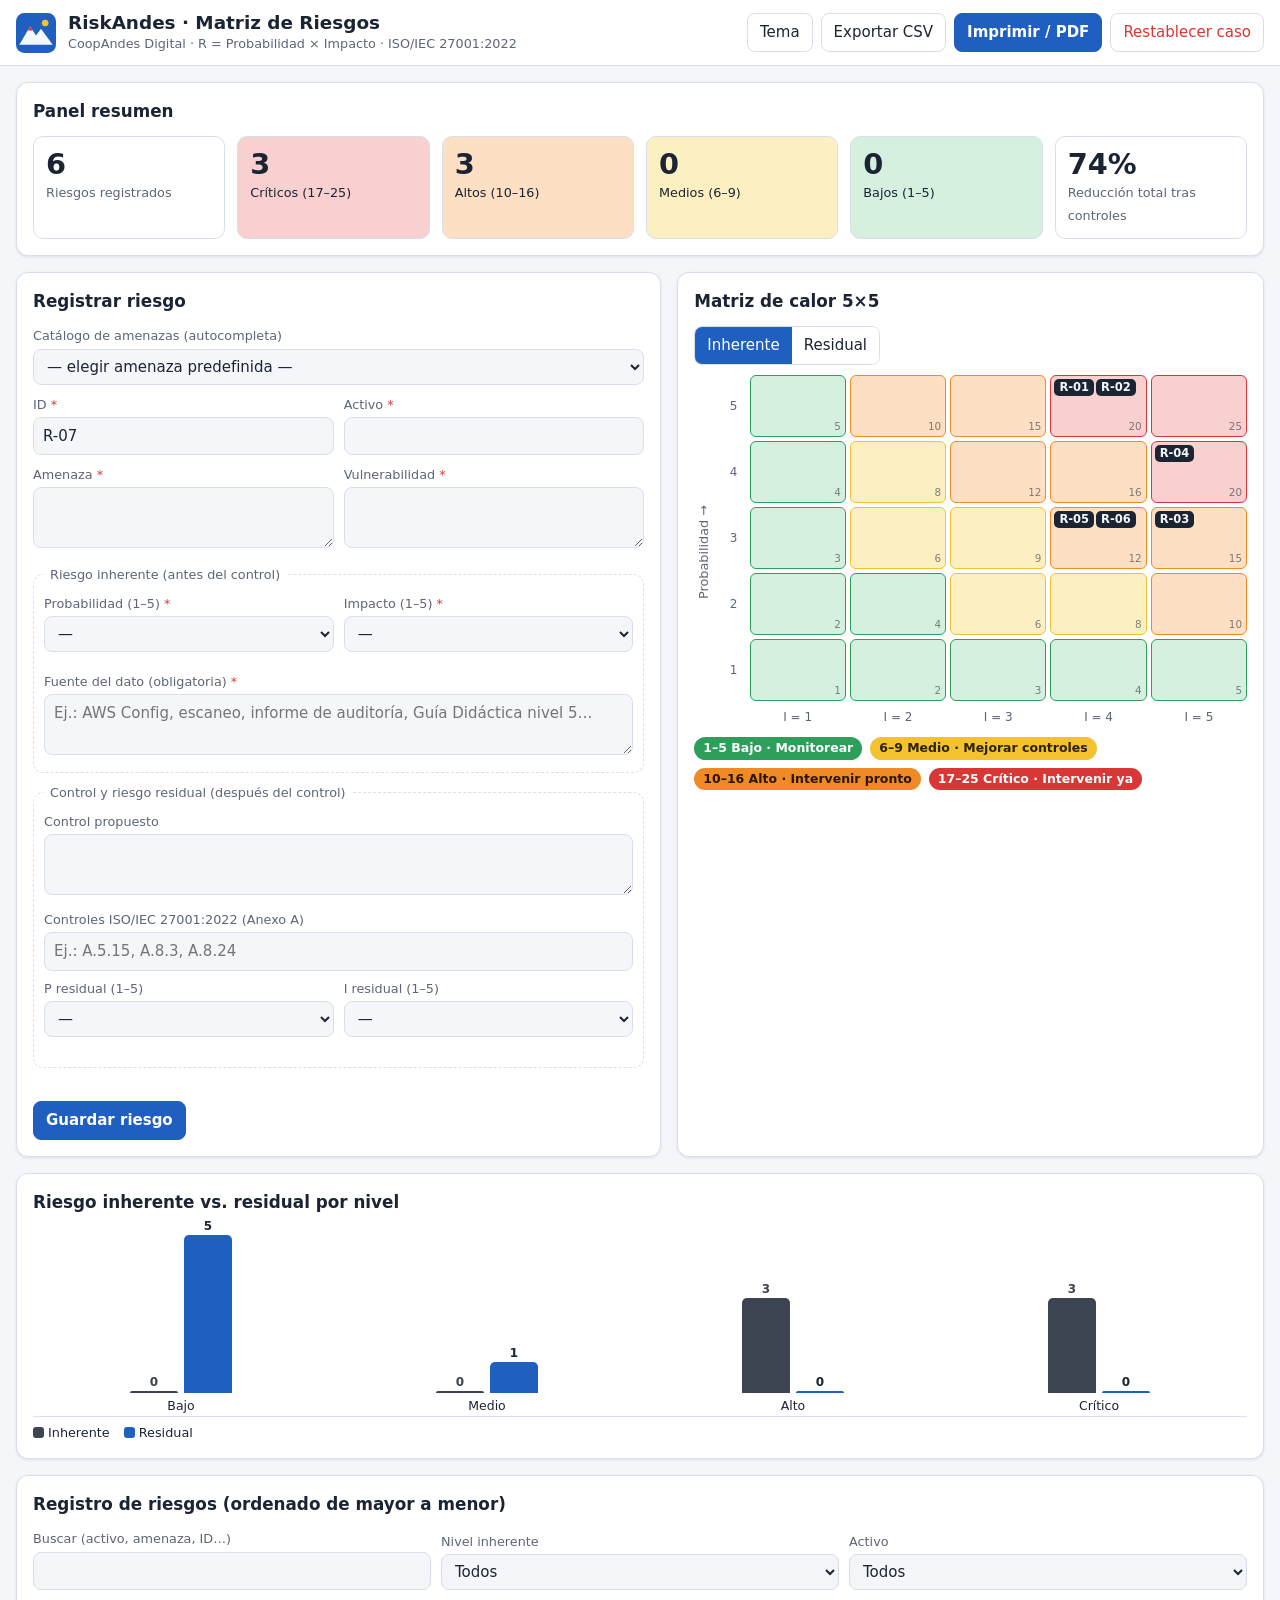
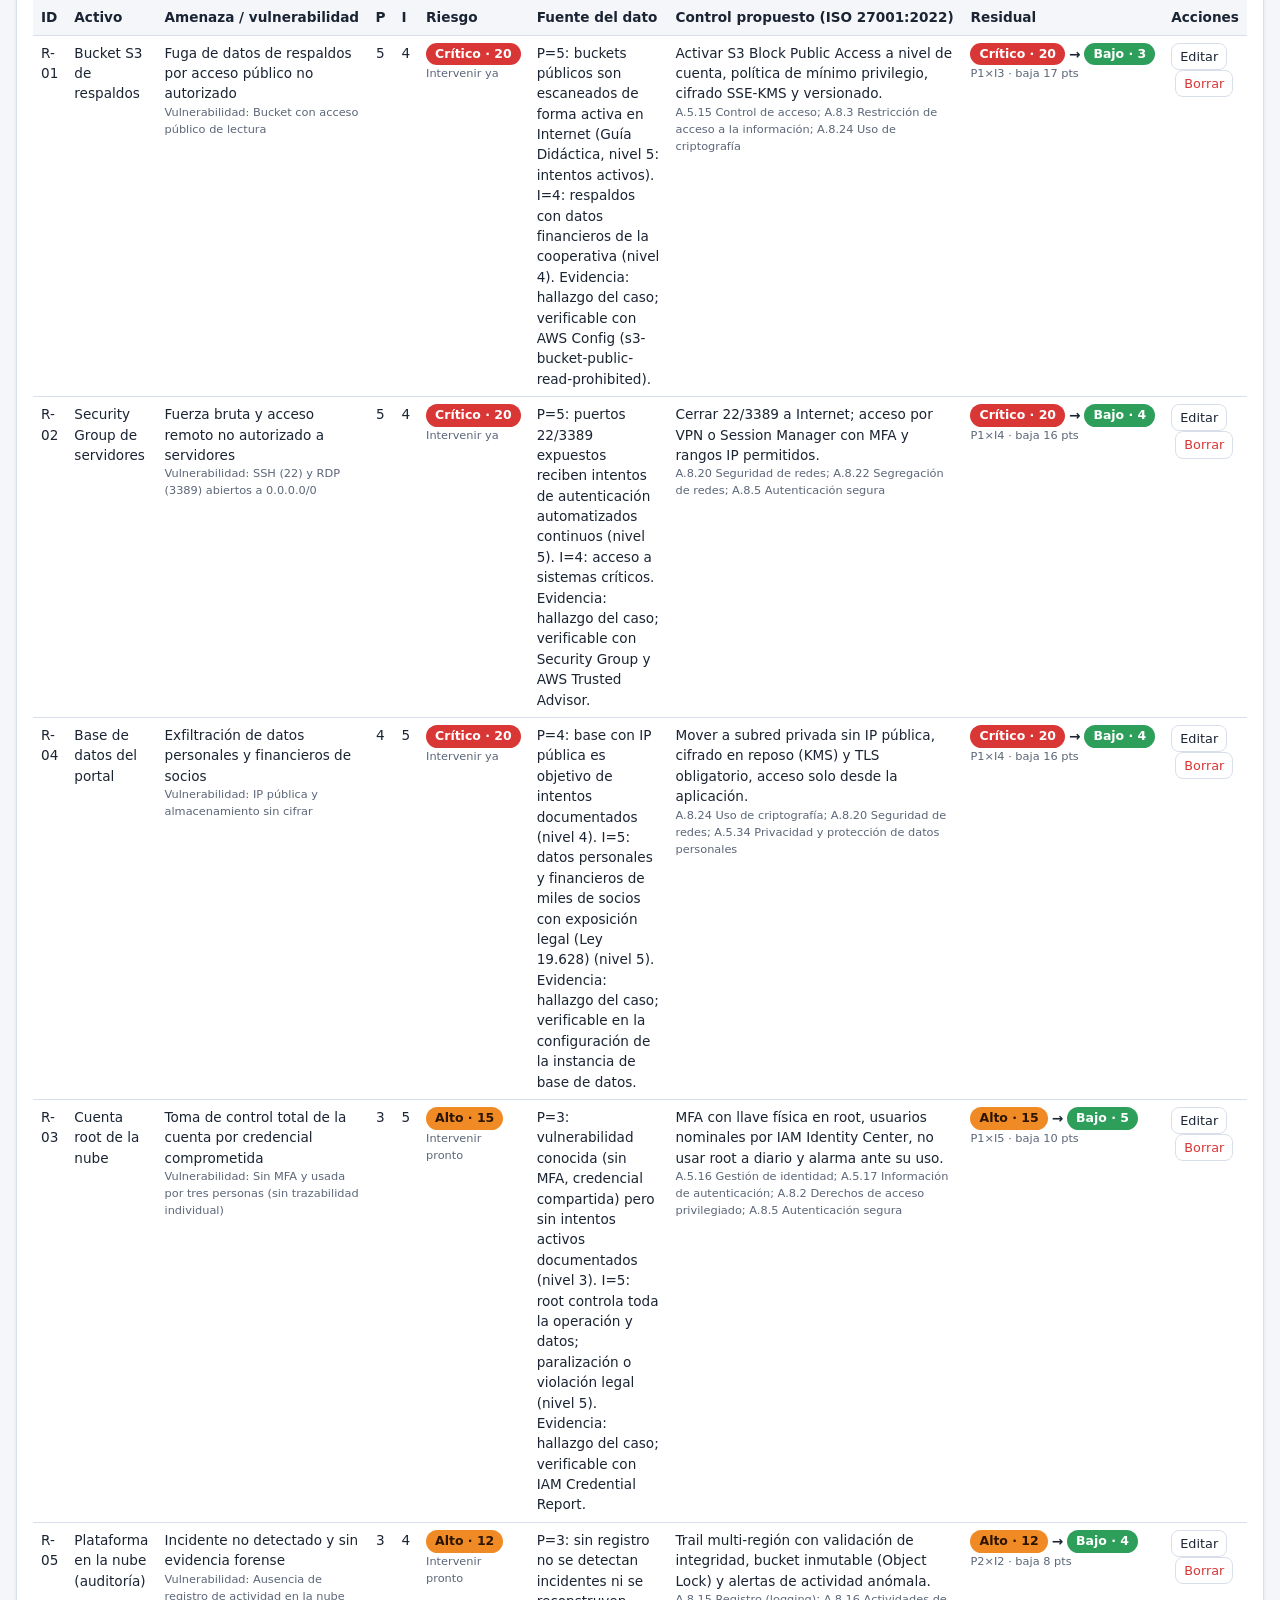
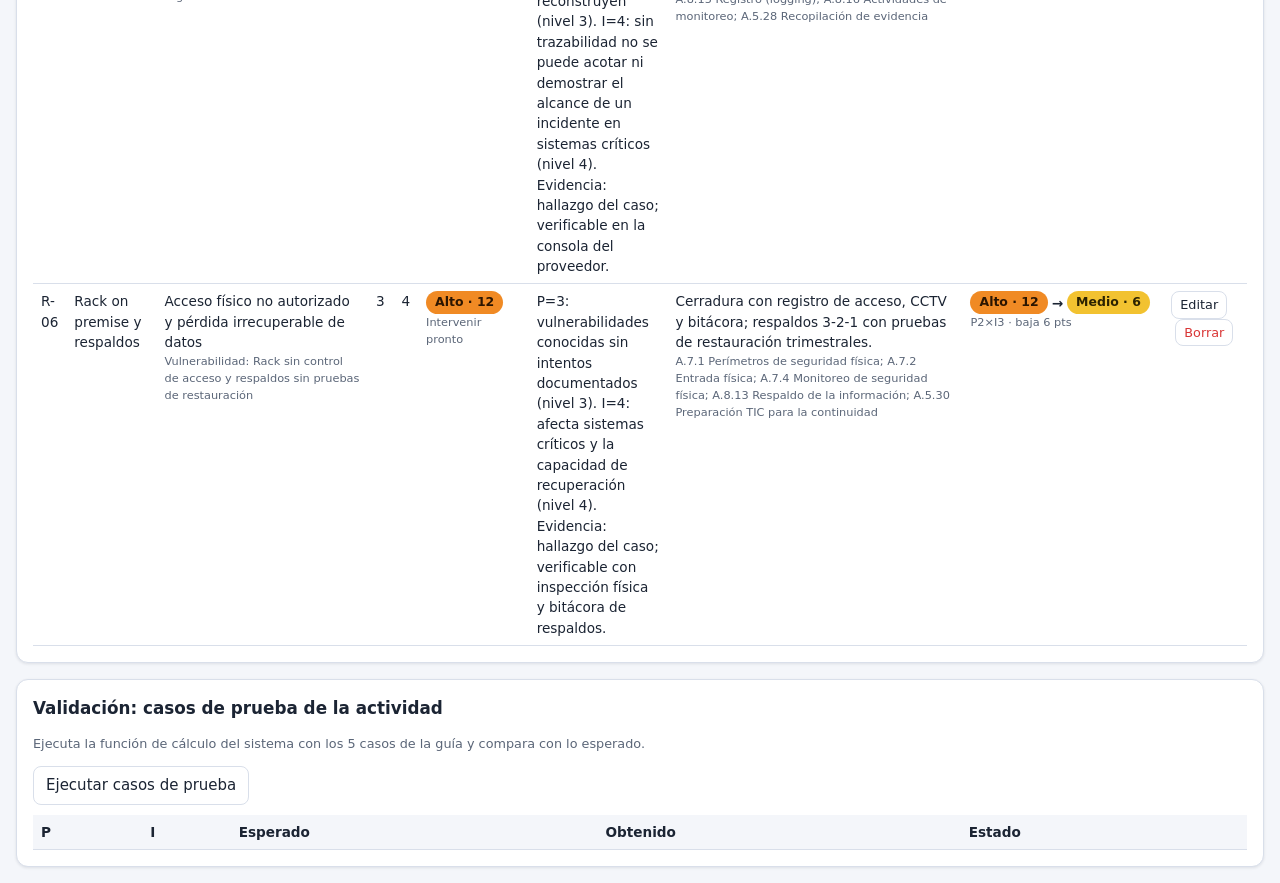
==== index.html @ ba1c75dc "Sistema matriz de riesgo v1" ====
<!DOCTYPE html>
<html lang="es">
<head>
<meta charset="utf-8">
<meta name="viewport" content="width=device-width, initial-scale=1">
<title>RiskAndes · Matriz de Riesgos CoopAndes Digital</title>
<meta name="description" content="Matriz de riesgos de ciberseguridad (R = P × I) para CoopAndes Digital, con mapa de calor, riesgo residual y controles ISO/IEC 27001:2022.">
<style>
:root{
  --bg:#f4f6fa; --panel:#ffffff; --text:#1b2433; --muted:#5b6678; --line:#d9dfea;
  --brand:#1f5fbf; --brand-ink:#ffffff; --focus:#1f5fbf;
  --bajo:#2e9e5b;   --bajo-soft:#d6f0e0;   --bajo-ink:#ffffff;
  --medio:#f2c230;  --medio-soft:#fcf0c2;  --medio-ink:#2b2200;
  --alto:#f08a24;   --alto-soft:#fde0c4;   --alto-ink:#2b1500;
  --critico:#d93636;--critico-soft:#f9d0d0;--critico-ink:#ffffff;
  --shadow:0 1px 3px rgba(20,30,50,.10);
}
:root[data-theme="dark"]{
  --bg:#0f1521; --panel:#182032; --text:#e6ebf5; --muted:#9aa6bd; --line:#2b3650;
  --brand:#5b9bff; --brand-ink:#08142b; --focus:#8bb8ff;
  --bajo:#3fb878;   --bajo-soft:#173a2a;   --bajo-ink:#06190f;
  --medio:#e9bd2c;  --medio-soft:#3c3412;  --medio-ink:#241c00;
  --alto:#f29a45;   --alto-soft:#42280f;   --alto-ink:#2a1500;
  --critico:#ef5a5a;--critico-soft:#4a1b1b;--critico-ink:#2a0707;
  --shadow:none;
}
@media (prefers-color-scheme: dark){
  :root:not([data-theme="light"]){
    --bg:#0f1521; --panel:#182032; --text:#e6ebf5; --muted:#9aa6bd; --line:#2b3650;
    --brand:#5b9bff; --brand-ink:#08142b; --focus:#8bb8ff;
    --bajo:#3fb878;   --bajo-soft:#173a2a;   --bajo-ink:#06190f;
    --medio:#e9bd2c;  --medio-soft:#3c3412;  --medio-ink:#241c00;
    --alto:#f29a45;   --alto-soft:#42280f;   --alto-ink:#2a1500;
    --critico:#ef5a5a;--critico-soft:#4a1b1b;--critico-ink:#2a0707;
    --shadow:none;
  }
}
*{box-sizing:border-box}
html{color-scheme:light dark}
body{margin:0;background:var(--bg);color:var(--text);font:15px/1.5 system-ui,-apple-system,"Segoe UI",Roboto,sans-serif}
a{color:var(--brand)}
:focus-visible{outline:3px solid var(--focus);outline-offset:2px}
header.top{background:var(--panel);border-bottom:1px solid var(--line);padding:12px 16px;display:flex;flex-wrap:wrap;gap:12px;align-items:center;justify-content:space-between}
.brand{display:flex;align-items:center;gap:12px}
.brand svg{width:40px;height:40px;flex:none}
.brand h1{font-size:1.15rem;margin:0;line-height:1.2}
.brand p{margin:0;color:var(--muted);font-size:.8rem}
.actions{display:flex;flex-wrap:wrap;gap:8px}
button,.btn{font:inherit;border:1px solid var(--line);background:var(--panel);color:var(--text);padding:7px 12px;border-radius:8px;cursor:pointer}
button:hover{border-color:var(--brand)}
button.primary{background:var(--brand);color:var(--brand-ink);border-color:var(--brand);font-weight:600}
button.danger{color:var(--critico)}
button.small{padding:3px 8px;font-size:.8rem}
main{max-width:1280px;margin:0 auto;padding:16px;display:grid;gap:16px}
section.card{background:var(--panel);border:1px solid var(--line);border-radius:12px;padding:16px;box-shadow:var(--shadow)}
section.card>h2{margin:0 0 12px;font-size:1.05rem}
.kpis{display:grid;grid-template-columns:repeat(auto-fit,minmax(150px,1fr));gap:12px}
.kpi{border-radius:10px;padding:12px;border:1px solid var(--line)}
.kpi b{display:block;font-size:1.8rem;line-height:1.1}
.kpi span{font-size:.8rem;color:var(--muted)}
.kpi.k-critico{background:var(--critico-soft)} .kpi.k-alto{background:var(--alto-soft)}
.kpi.k-medio{background:var(--medio-soft)} .kpi.k-bajo{background:var(--bajo-soft)}
.kpi.k-critico span,.kpi.k-alto span,.kpi.k-medio span,.kpi.k-bajo span{color:var(--text)}
.grid2{display:grid;grid-template-columns:minmax(0,1.1fr) minmax(0,1fr);gap:16px}
@media (max-width:900px){.grid2{grid-template-columns:1fr}}
form .row{display:grid;grid-template-columns:repeat(auto-fit,minmax(170px,1fr));gap:10px;margin-bottom:10px}
label{display:block;font-size:.8rem;color:var(--muted);margin-bottom:3px}
input,select,textarea{width:100%;font:inherit;color:var(--text);background:var(--bg);border:1px solid var(--line);border-radius:8px;padding:7px 9px}
textarea{resize:vertical;min-height:54px}
.req::after{content:" *";color:var(--critico)}
fieldset{border:1px dashed var(--line);border-radius:10px;margin:0 0 10px;padding:10px}
legend{font-size:.8rem;color:var(--muted);padding:0 6px}
.preview{display:flex;gap:10px;flex-wrap:wrap;align-items:center;margin:6px 0 10px;font-size:.9rem}
.msg{min-height:1.3em;font-size:.85rem;color:var(--critico);margin:6px 0}
.msg.ok{color:var(--bajo)}
.chip{display:inline-block;padding:2px 9px;border-radius:999px;font-size:.78rem;font-weight:700;white-space:nowrap}
.chip.bajo{background:var(--bajo);color:var(--bajo-ink)} .chip.medio{background:var(--medio);color:var(--medio-ink)}
.chip.alto{background:var(--alto);color:var(--alto-ink)} .chip.critico{background:var(--critico);color:var(--critico-ink)}
.heatwrap{display:flex;gap:8px;align-items:stretch}
.axisY{writing-mode:vertical-rl;transform:rotate(180deg);text-align:center;font-size:.8rem;color:var(--muted)}
.heat{display:grid;grid-template-columns:24px repeat(5,1fr);grid-template-rows:repeat(5,minmax(62px,auto)) 24px;gap:4px;flex:1}
.hc{border-radius:6px;padding:3px;font-size:.72rem;display:flex;flex-wrap:wrap;gap:2px;align-content:flex-start;position:relative;min-height:62px}
.hc small{position:absolute;right:4px;bottom:1px;opacity:.55;font-size:.65rem}
.hc.bajo{background:var(--bajo-soft);border:1px solid var(--bajo)} .hc.medio{background:var(--medio-soft);border:1px solid var(--medio)}
.hc.alto{background:var(--alto-soft);border:1px solid var(--alto)} .hc.critico{background:var(--critico-soft);border:1px solid var(--critico)}
.pill{background:var(--text);color:var(--bg);border-radius:5px;padding:0 5px;font-weight:700;font-size:.72rem;height:fit-content}
.ax{font-size:.75rem;color:var(--muted);display:flex;align-items:center;justify-content:center}
.seg{display:inline-flex;border:1px solid var(--line);border-radius:8px;overflow:hidden}
.seg button{border:0;border-radius:0}
.seg button[aria-pressed="true"]{background:var(--brand);color:var(--brand-ink)}
.legend{display:flex;flex-wrap:wrap;gap:8px;font-size:.8rem;margin-top:8px}
.chart{display:flex;gap:18px;align-items:flex-end;height:190px;padding:8px 4px 0;border-bottom:1px solid var(--line)}
.grp{flex:1;display:flex;flex-direction:column;align-items:center;justify-content:flex-end;height:100%}
.bars{display:flex;gap:6px;align-items:flex-end;height:calc(100% - 20px);width:100%;justify-content:center}
.bar{width:34%;max-width:48px;min-height:2px;border-radius:5px 5px 0 0;position:relative}
.bar span{position:absolute;top:-18px;left:0;right:0;text-align:center;font-size:.75rem;font-weight:700}
.bar.inh{background:var(--text);opacity:.85} .bar.res{background:var(--brand)}
.grp>em{font-style:normal;font-size:.78rem;margin-top:4px}
.chartleg{font-size:.8rem;margin-top:6px;display:flex;gap:14px}
.sw{display:inline-block;width:11px;height:11px;border-radius:3px;margin-right:4px;vertical-align:-1px}
.filters{display:flex;flex-wrap:wrap;gap:10px;margin-bottom:10px;align-items:end}
.filters>div{min-width:160px;flex:1}
.tablewrap{overflow-x:auto}
table{border-collapse:collapse;width:100%;font-size:.85rem}
th,td{border-bottom:1px solid var(--line);padding:7px 8px;text-align:left;vertical-align:top}
th{background:var(--bg);position:sticky;top:0;white-space:nowrap}
th button{all:unset;cursor:pointer;font-weight:700}
th button:focus-visible{outline:2px solid var(--focus)}
td.num{text-align:center}
td small{color:var(--muted);display:block}
.delta{font-weight:700;white-space:nowrap}
.mini{display:flex;gap:4px;align-items:center}
.empty{padding:18px;text-align:center;color:var(--muted)}
.tests td.ok{color:var(--bajo);font-weight:700} .tests td.fail{color:var(--critico);font-weight:700}
.note{font-size:.8rem;color:var(--muted)}
.printonly{display:none}
@media print{
  :root{--bg:#fff;--panel:#fff;--text:#000;--line:#bbb;--muted:#444}
  header.top .actions,.noprint,form,.filters,.seg{display:none!important}
  .printonly{display:block}
  body{font-size:11px} main{padding:0;max-width:none} section.card{box-shadow:none;break-inside:avoid;border-color:#bbb}
  .grid2{grid-template-columns:1fr 1fr}
  *{-webkit-print-color-adjust:exact;print-color-adjust:exact}
}
</style>
</head>
<body>
<header class="top">
  <div class="brand">
    <svg viewBox="0 0 48 48" role="img" aria-label="Logotipo RiskAndes">
      <rect width="48" height="48" rx="10" fill="#1f5fbf"/>
      <path d="M4 38 L17 16 L24 27 L30 19 L44 38 Z" fill="#ffffff" opacity=".95"/>
      <path d="M17 16 L20 21 L14 21 Z" fill="#d93636"/>
      <circle cx="35" cy="12" r="4" fill="#f2c230"/>
    </svg>
    <div>
      <h1>RiskAndes · Matriz de Riesgos</h1>
      <p>CoopAndes Digital · R = Probabilidad × Impacto · ISO/IEC 27001:2022</p>
    </div>
  </div>
  <div class="actions">
    <button id="btnTema" type="button" aria-label="Cambiar tema claro u oscuro">Tema</button>
    <button id="btnCsv" type="button">Exportar CSV</button>
    <button id="btnPrint" type="button" class="primary">Imprimir / PDF</button>
    <button id="btnReset" type="button" class="danger">Restablecer caso</button>
  </div>
</header>

<main>
  <h2 class="printonly" style="margin:0">Informe de matriz de riesgos — CoopAndes Digital <span id="fechaPrint"></span></h2>

  <section class="card" aria-label="Panel resumen">
    <h2>Panel resumen</h2>
    <div class="kpis" id="kpis"></div>
  </section>

  <div class="grid2">
    <section class="card noprint" aria-label="Formulario de riesgo">
      <h2 id="formTitulo">Registrar riesgo</h2>
      <form id="frm" autocomplete="off" novalidate>
        <div class="row">
          <div><label for="catalogo">Catálogo de amenazas (autocompleta)</label>
            <select id="catalogo"><option value="">— elegir amenaza predefinida —</option></select></div>
        </div>
        <div class="row">
          <div><label class="req" for="fId">ID</label><input id="fId" maxlength="20" required></div>
          <div><label class="req" for="fActivo">Activo</label><input id="fActivo" maxlength="120" required></div>
        </div>
        <div class="row">
          <div><label class="req" for="fAmenaza">Amenaza</label><textarea id="fAmenaza" maxlength="300" required></textarea></div>
          <div><label class="req" for="fVuln">Vulnerabilidad</label><textarea id="fVuln" maxlength="300" required></textarea></div>
        </div>
        <fieldset>
          <legend>Riesgo inherente (antes del control)</legend>
          <div class="row">
            <div><label class="req" for="fP">Probabilidad (1–5)</label>
              <select id="fP"><option value="">—</option><option>1</option><option>2</option><option>3</option><option>4</option><option>5</option></select></div>
            <div><label class="req" for="fI">Impacto (1–5)</label>
              <select id="fI"><option value="">—</option><option>1</option><option>2</option><option>3</option><option>4</option><option>5</option></select></div>
          </div>
          <div class="preview" id="prevInh" aria-live="polite"></div>
          <label class="req" for="fFuente">Fuente del dato (obligatoria)</label>
          <textarea id="fFuente" maxlength="400" required placeholder="Ej.: AWS Config, escaneo, informe de auditoría, Guía Didáctica nivel 5…"></textarea>
        </fieldset>
        <fieldset>
          <legend>Control y riesgo residual (después del control)</legend>
          <label for="fControl">Control propuesto</label>
          <textarea id="fControl" maxlength="500"></textarea>
          <label for="fIso" style="margin-top:8px">Controles ISO/IEC 27001:2022 (Anexo A)</label>
          <input id="fIso" maxlength="120" placeholder="Ej.: A.5.15, A.8.3, A.8.24">
          <div class="row" style="margin-top:8px">
            <div><label for="fPr">P residual (1–5)</label>
              <select id="fPr"><option value="">—</option><option>1</option><option>2</option><option>3</option><option>4</option><option>5</option></select></div>
            <div><label for="fIr">I residual (1–5)</label>
              <select id="fIr"><option value="">—</option><option>1</option><option>2</option><option>3</option><option>4</option><option>5</option></select></div>
          </div>
          <div class="preview" id="prevRes" aria-live="polite"></div>
        </fieldset>
        <div class="msg" id="msg" role="alert"></div>
        <button class="primary" type="submit" id="btnGuardar">Guardar riesgo</button>
        <button type="button" id="btnCancelar" hidden>Cancelar edición</button>
      </form>
    </section>

    <section class="card" aria-label="Mapa de calor">
      <h2>Matriz de calor 5×5</h2>
      <div class="seg noprint" role="group" aria-label="Tipo de riesgo mostrado" style="margin-bottom:10px">
        <button type="button" id="segInh" aria-pressed="true">Inherente</button>
        <button type="button" id="segRes" aria-pressed="false">Residual</button>
      </div>
      <div class="heatwrap">
        <div class="axisY">Probabilidad →</div>
        <div class="heat" id="heat"></div>
      </div>
      <div class="legend">
        <span class="chip bajo">1–5 Bajo · Monitorear</span><span class="chip medio">6–9 Medio · Mejorar controles</span>
        <span class="chip alto">10–16 Alto · Intervenir pronto</span><span class="chip critico">17–25 Crítico · Intervenir ya</span>
      </div>
    </section>
  </div>

  <section class="card" aria-label="Comparación inherente y residual">
    <h2>Riesgo inherente vs. residual por nivel</h2>
    <div class="chart" id="chart" role="img" aria-label="Gráfico de barras de cantidad de riesgos por nivel, inherente y residual"></div>
    <div class="chartleg"><span><i class="sw" style="background:var(--text);opacity:.85"></i>Inherente</span><span><i class="sw" style="background:var(--brand)"></i>Residual</span></div>
  </section>

  <section class="card" aria-label="Tabla de riesgos">
    <h2>Registro de riesgos (ordenado de mayor a menor)</h2>
    <div class="filters">
      <div><label for="qTxt">Buscar (activo, amenaza, ID…)</label><input id="qTxt" type="search"></div>
      <div><label for="qNivel">Nivel inherente</label>
        <select id="qNivel"><option value="">Todos</option><option value="critico">Crítico</option><option value="alto">Alto</option><option value="medio">Medio</option><option value="bajo">Bajo</option></select></div>
      <div><label for="qActivo">Activo</label><select id="qActivo"><option value="">Todos</option></select></div>
    </div>
    <div class="tablewrap">
      <table id="tabla">
        <thead><tr>
          <th><button data-s="id" type="button">ID</button></th>
          <th><button data-s="activo" type="button">Activo</button></th>
          <th>Amenaza / vulnerabilidad</th>
          <th><button data-s="p" type="button">P</button></th>
          <th><button data-s="i" type="button">I</button></th>
          <th><button data-s="r" type="button">Riesgo</button></th>
          <th>Fuente del dato</th>
          <th>Control propuesto (ISO 27001:2022)</th>
          <th><button data-s="rr" type="button">Residual</button></th>
          <th class="noprint">Acciones</th>
        </tr></thead>
        <tbody id="tbody"></tbody>
      </table>
    </div>
  </section>

  <section class="card noprint" aria-label="Casos de prueba">
    <h2>Validación: casos de prueba de la actividad</h2>
    <p class="note">Ejecuta la función de cálculo del sistema con los 5 casos de la guía y compara con lo esperado.</p>
    <button type="button" id="btnTest">Ejecutar casos de prueba</button>
    <div class="tablewrap" style="margin-top:10px">
      <table class="tests"><thead><tr><th>P</th><th>I</th><th>Esperado</th><th>Obtenido</th><th>Estado</th></tr></thead><tbody id="tests"></tbody></table>
    </div>
  </section>
</main>

<script>
"use strict";
/* ============ Modelo de cálculo (R = P × I) ============ */
function nivelDe(r){
  if (r >= 17) return {k:"critico", nombre:"Crítico", accion:"Intervenir ya"};
  if (r >= 10) return {k:"alto",    nombre:"Alto",    accion:"Intervenir pronto"};
  if (r >= 6)  return {k:"medio",   nombre:"Medio",   accion:"Mejorar controles"};
  return            {k:"bajo",    nombre:"Bajo",    accion:"Monitorear"};
}
function calc(p, i){ var r = p * i; return {r:r, n:nivelDe(r)}; }

var ISO = {
  "A.5.15":"Control de acceso","A.5.16":"Gestión de identidad","A.5.17":"Información de autenticación",
  "A.5.28":"Recopilación de evidencia","A.5.30":"Preparación TIC para la continuidad","A.5.34":"Privacidad y protección de datos personales",
  "A.6.3":"Concienciación y capacitación","A.7.1":"Perímetros de seguridad física","A.7.2":"Entrada física","A.7.4":"Monitoreo de seguridad física",
  "A.8.2":"Derechos de acceso privilegiado","A.8.3":"Restricción de acceso a la información","A.8.4":"Acceso al código fuente",
  "A.8.5":"Autenticación segura","A.8.6":"Gestión de la capacidad","A.8.7":"Protección contra malware","A.8.8":"Gestión de vulnerabilidades técnicas",
  "A.8.13":"Respaldo de la información","A.8.14":"Redundancia","A.8.15":"Registro (logging)","A.8.16":"Actividades de monitoreo",
  "A.8.20":"Seguridad de redes","A.8.22":"Segregación de redes","A.8.24":"Uso de criptografía"
};

var CATALOGO = [
  {n:"Almacenamiento en nube expuesto públicamente", a:"Bucket de almacenamiento", am:"Fuga de datos por acceso público no autorizado", v:"Bucket con acceso público de lectura", c:"Activar Block Public Access, política de mínimo privilegio, cifrado SSE-KMS y versionado.", iso:"A.5.15, A.8.3, A.8.24"},
  {n:"Puertos de administración abiertos a Internet", a:"Servidores en la nube", am:"Fuerza bruta y acceso remoto no autorizado", v:"SSH (22) y RDP (3389) abiertos a 0.0.0.0/0", c:"Cerrar puertos; acceso por VPN/bastión o Session Manager con MFA y lista de IP permitidas.", iso:"A.8.20, A.8.22, A.8.5"},
  {n:"Cuenta privilegiada sin MFA / compartida", a:"Cuenta root / administrador", am:"Toma de control de la cuenta por credencial comprometida", v:"Sin MFA y uso compartido por varias personas", c:"MFA (idealmente llave física), usuarios nominales, bloquear uso diario de root y alarma ante su uso.", iso:"A.5.16, A.5.17, A.8.2, A.8.5"},
  {n:"Base de datos expuesta y sin cifrar", a:"Base de datos del portal", am:"Exfiltración de datos personales / financieros", v:"IP pública y almacenamiento sin cifrar", c:"Mover a subred privada, cifrado en reposo y TLS en tránsito, acceso solo desde la capa de aplicación.", iso:"A.8.24, A.8.20, A.5.34"},
  {n:"Falta de registro y monitoreo", a:"Plataforma en la nube", am:"Incidente no detectado y sin evidencia forense", v:"Sin registro de actividad en la nube", c:"Habilitar trail multi-región con validación de integridad, almacenamiento inmutable y alertas.", iso:"A.8.15, A.8.16, A.5.28"},
  {n:"Acceso físico no controlado", a:"Rack on premise", am:"Acceso físico no autorizado, robo o sabotaje", v:"Rack sin control de acceso", c:"Cerradura con registro de acceso, CCTV, bitácora de visitas y sala restringida.", iso:"A.7.1, A.7.2, A.7.4"},
  {n:"Respaldos sin pruebas de restauración", a:"Respaldos", am:"Pérdida de datos / imposibilidad de recuperar", v:"Respaldos nunca probados", c:"Regla 3-2-1, pruebas de restauración trimestrales y registro de resultados.", iso:"A.8.13, A.5.30"},
  {n:"Phishing e ingeniería social", a:"Usuarios / correo", am:"Robo de credenciales por engaño", v:"Falta de capacitación y de filtrado de correo", c:"Capacitación periódica, simulacros de phishing, filtro antiphishing y MFA.", iso:"A.6.3, A.8.7"},
  {n:"Ransomware", a:"Servidores y estaciones", am:"Cifrado malicioso de información con extorsión", v:"Sin EDR ni respaldos aislados", c:"EDR, segmentación, respaldos inmutables fuera de línea y plan de respuesta.", iso:"A.8.7, A.8.13, A.8.8"},
  {n:"Vulnerabilidades sin parchear", a:"Sistemas expuestos", am:"Explotación de vulnerabilidades conocidas", v:"Ausencia de gestión de parches", c:"Escaneo de vulnerabilidades periódico y ventana de parchado con SLA por criticidad.", iso:"A.8.8"},
  {n:"Secretos expuestos en repositorio", a:"Repositorio de código", am:"Uso indebido de credenciales o claves de API", v:"Claves en texto plano en el código", c:"Escaneo de secretos, rotación de claves y gestor de secretos.", iso:"A.5.17, A.8.4, A.8.24"},
  {n:"Denegación de servicio (DoS/DDoS)", a:"Portal web", am:"Indisponibilidad del servicio", v:"Sin mitigación ni capacidad elástica", c:"CDN/WAF con protección DDoS, límites de tasa y redundancia.", iso:"A.8.20, A.8.6, A.8.14"}
];

/* Caso CoopAndes Digital: 6 hallazgos con justificación (escala de la Guía Didáctica) */
var CASO = [
  {id:"R-01", activo:"Bucket S3 de respaldos", amenaza:"Fuga de datos de respaldos por acceso público no autorizado", vulnerabilidad:"Bucket con acceso público de lectura",
   p:5, i:4, fuente:"P=5: buckets públicos son escaneados de forma activa en Internet (Guía Didáctica, nivel 5: intentos activos). I=4: respaldos con datos financieros de la cooperativa (nivel 4). Evidencia: hallazgo del caso; verificable con AWS Config (s3-bucket-public-read-prohibited).",
   control:"Activar S3 Block Public Access a nivel de cuenta, política de mínimo privilegio, cifrado SSE-KMS y versionado.", iso:"A.5.15, A.8.3, A.8.24", pr:1, ir:3},
  {id:"R-02", activo:"Security Group de servidores", amenaza:"Fuerza bruta y acceso remoto no autorizado a servidores", vulnerabilidad:"SSH (22) y RDP (3389) abiertos a 0.0.0.0/0",
   p:5, i:4, fuente:"P=5: puertos 22/3389 expuestos reciben intentos de autenticación automatizados continuos (nivel 5). I=4: acceso a sistemas críticos. Evidencia: hallazgo del caso; verificable con Security Group y AWS Trusted Advisor.",
   control:"Cerrar 22/3389 a Internet; acceso por VPN o Session Manager con MFA y rangos IP permitidos.", iso:"A.8.20, A.8.22, A.8.5", pr:1, ir:4},
  {id:"R-03", activo:"Cuenta root de la nube", amenaza:"Toma de control total de la cuenta por credencial comprometida", vulnerabilidad:"Sin MFA y usada por tres personas (sin trazabilidad individual)",
   p:3, i:5, fuente:"P=3: vulnerabilidad conocida (sin MFA, credencial compartida) pero sin intentos activos documentados (nivel 3). I=5: root controla toda la operación y datos; paralización o violación legal (nivel 5). Evidencia: hallazgo del caso; verificable con IAM Credential Report.",
   control:"MFA con llave física en root, usuarios nominales por IAM Identity Center, no usar root a diario y alarma ante su uso.", iso:"A.5.16, A.5.17, A.8.2, A.8.5", pr:1, ir:5},
  {id:"R-04", activo:"Base de datos del portal", amenaza:"Exfiltración de datos personales y financieros de socios", vulnerabilidad:"IP pública y almacenamiento sin cifrar",
   p:4, i:5, fuente:"P=4: base con IP pública es objetivo de intentos documentados (nivel 4). I=5: datos personales y financieros de miles de socios con exposición legal (Ley 19.628) (nivel 5). Evidencia: hallazgo del caso; verificable en la configuración de la instancia de base de datos.",
   control:"Mover a subred privada sin IP pública, cifrado en reposo (KMS) y TLS obligatorio, acceso solo desde la aplicación.", iso:"A.8.24, A.8.20, A.5.34", pr:1, ir:4},
  {id:"R-05", activo:"Plataforma en la nube (auditoría)", amenaza:"Incidente no detectado y sin evidencia forense", vulnerabilidad:"Ausencia de registro de actividad en la nube",
   p:3, i:4, fuente:"P=3: sin registro no se detectan incidentes ni se reconstruyen (nivel 3). I=4: sin trazabilidad no se puede acotar ni demostrar el alcance de un incidente en sistemas críticos (nivel 4). Evidencia: hallazgo del caso; verificable en la consola del proveedor.",
   control:"Trail multi-región con validación de integridad, bucket inmutable (Object Lock) y alertas de actividad anómala.", iso:"A.8.15, A.8.16, A.5.28", pr:2, ir:2},
  {id:"R-06", activo:"Rack on premise y respaldos", amenaza:"Acceso físico no autorizado y pérdida irrecuperable de datos", vulnerabilidad:"Rack sin control de acceso y respaldos sin pruebas de restauración",
   p:3, i:4, fuente:"P=3: vulnerabilidades conocidas sin intentos documentados (nivel 3). I=4: afecta sistemas críticos y la capacidad de recuperación (nivel 4). Evidencia: hallazgo del caso; verificable con inspección física y bitácora de respaldos.",
   control:"Cerradura con registro de acceso, CCTV y bitácora; respaldos 3-2-1 con pruebas de restauración trimestrales.", iso:"A.7.1, A.7.2, A.7.4, A.8.13, A.5.30", pr:2, ir:3}
];

/* ============ Estado y persistencia ============ */
var KEY = "riskandes.v1";
var riesgos = [];
var verMapa = "inh";
var orden = {col:"r", dir:-1};
var editando = null;

function cargar(){
  try { var s = localStorage.getItem(KEY); if (s){ var d = JSON.parse(s); if (Array.isArray(d)) return d; } } catch(e){}
  return JSON.parse(JSON.stringify(CASO));
}
function guardar(){ try { localStorage.setItem(KEY, JSON.stringify(riesgos)); } catch(e){} }

/* ============ Utilidades ============ */
function $(id){ return document.getElementById(id); }
function el(tag, cls, txt){ var e = document.createElement(tag); if (cls) e.className = cls; if (txt !== undefined) e.textContent = txt; return e; }
function res(x){ var hasC = x.pr && x.ir; return hasC ? calc(x.pr, x.ir) : calc(x.p, x.i); }
function chip(n, r){ return el("span", "chip " + n.k, n.nombre + " · " + r); }

/* ============ Render ============ */
function render(){
  renderKpis(); renderHeat(); renderChart(); renderActivos(); renderTabla();
}

function renderKpis(){
  var k = $("kpis"); k.textContent = "";
  var cont = {critico:0, alto:0, medio:0, bajo:0}, sumI = 0, sumR = 0;
  riesgos.forEach(function(x){ cont[calc(x.p,x.i).n.k]++; sumI += x.p*x.i; sumR += res(x).r; });
  function kpi(cls, num, lbl){ var d = el("div","kpi "+cls); d.appendChild(el("b","",String(num))); d.appendChild(el("span","",lbl)); k.appendChild(d); }
  kpi("", riesgos.length, "Riesgos registrados");
  kpi("k-critico", cont.critico, "Críticos (17–25)");
  kpi("k-alto", cont.alto, "Altos (10–16)");
  kpi("k-medio", cont.medio, "Medios (6–9)");
  kpi("k-bajo", cont.bajo, "Bajos (1–5)");
  kpi("", sumI ? Math.round((sumI - sumR) / sumI * 100) + "%" : "—", "Reducción total tras controles");
}

function renderHeat(){
  var h = $("heat"); h.textContent = "";
  var mapa = {};
  riesgos.forEach(function(x){
    var p = verMapa === "inh" ? x.p : (x.pr || x.p), i = verMapa === "inh" ? x.i : (x.ir || x.i);
    var key = p + "-" + i; (mapa[key] = mapa[key] || []).push(x.id);
  });
  for (var p = 5; p >= 1; p--){
    h.appendChild(el("div","ax",String(p)));
    for (var i = 1; i <= 5; i++){
      var r = p*i, n = nivelDe(r);
      var c = el("div","hc " + n.k);
      c.title = "P=" + p + ", I=" + i + ", R=" + r + " (" + n.nombre + ")";
      (mapa[p+"-"+i] || []).forEach(function(id){ c.appendChild(el("span","pill",id)); });
      c.appendChild(el("small","",String(r)));
      h.appendChild(c);
    }
  }
  h.appendChild(el("div","ax",""));
  for (var j = 1; j <= 5; j++) h.appendChild(el("div","ax","I = " + j));
}

function renderChart(){
  var c = $("chart"); c.textContent = "";
  var niv = [["bajo","Bajo"],["medio","Medio"],["alto","Alto"],["critico","Crítico"]];
  var a = {}, b = {}, max = 1;
  niv.forEach(function(n){ a[n[0]] = 0; b[n[0]] = 0; });
  riesgos.forEach(function(x){ a[calc(x.p,x.i).n.k]++; b[res(x).n.k]++; });
  niv.forEach(function(n){ max = Math.max(max, a[n[0]], b[n[0]]); });
  niv.forEach(function(n){
    var g = el("div","grp"), bars = el("div","bars");
    [["inh",a[n[0]]],["res",b[n[0]]]].forEach(function(t){
      var bar = el("div","bar " + t[0]); bar.style.height = (t[1] / max * 100) + "%";
      bar.appendChild(el("span","",String(t[1]))); bars.appendChild(bar);
    });
    g.appendChild(bars); g.appendChild(el("em","",n[1])); c.appendChild(g);
  });
}

function renderActivos(){
  var s = $("qActivo"), cur = s.value;
  var set = {}; riesgos.forEach(function(x){ set[x.activo] = 1; });
  s.textContent = ""; var o = el("option","","Todos"); o.value = ""; s.appendChild(o);
  Object.keys(set).sort().forEach(function(a){ var op = el("option","",a); op.value = a; s.appendChild(op); });
  s.value = set[cur] ? cur : "";
}

function isoTexto(codes){
  return codes.split(",").map(function(c){ c = c.trim(); return c ? (ISO[c] ? c + " " + ISO[c] : c) : ""; }).filter(Boolean).join("; ");
}

function renderTabla(){
  var q = $("qTxt").value.trim().toLowerCase(), nv = $("qNivel").value, ac = $("qActivo").value;
  var lista = riesgos.filter(function(x){
    if (nv && calc(x.p,x.i).n.k !== nv) return false;
    if (ac && x.activo !== ac) return false;
    if (q && (x.id+" "+x.activo+" "+x.amenaza+" "+x.vulnerabilidad+" "+x.fuente+" "+x.control).toLowerCase().indexOf(q) < 0) return false;
    return true;
  });
  function val(x){
    switch (orden.col){
      case "id": return x.id; case "activo": return x.activo.toLowerCase();
      case "p": return x.p; case "i": return x.i; case "rr": return res(x).r; default: return x.p * x.i;
    }
  }
  lista.sort(function(a,b){
    var va = val(a), vb = val(b);
    if (va < vb) return -orden.dir; if (va > vb) return orden.dir;
    return (b.p*b.i) - (a.p*a.i);
  });
  var tb = $("tbody"); tb.textContent = "";
  if (!lista.length){
    var tr = el("tr"), td = el("td","empty","Sin riesgos que coincidan con el filtro."); td.colSpan = 10; tr.appendChild(td); tb.appendChild(tr); return;
  }
  lista.forEach(function(x){
    var inh = calc(x.p,x.i), rs = res(x), tr = el("tr");
    tr.appendChild(el("td","",x.id));
    tr.appendChild(el("td","",x.activo));
    var t = el("td"); t.appendChild(document.createTextNode(x.amenaza)); t.appendChild(el("small","","Vulnerabilidad: " + x.vulnerabilidad)); tr.appendChild(t);
    tr.appendChild(el("td","num",String(x.p)));
    tr.appendChild(el("td","num",String(x.i)));
    var tr1 = el("td"); tr1.appendChild(chip(inh.n, inh.r)); tr1.appendChild(el("small","",inh.n.accion)); tr.appendChild(tr1);
    tr.appendChild(el("td","",x.fuente));
    var tc = el("td"); tc.appendChild(document.createTextNode(x.control || "— sin control definido —"));
    if (x.iso) tc.appendChild(el("small","",isoTexto(x.iso))); tr.appendChild(tc);
    var tr2 = el("td"), m = el("div","mini");
    m.appendChild(chip(inh.n, inh.r)); m.appendChild(el("span","delta","→")); m.appendChild(chip(rs.n, rs.r)); tr2.appendChild(m);
    if (x.pr && x.ir) tr2.appendChild(el("small","","P" + x.pr + "×I" + x.ir + " · baja " + (inh.r - rs.r) + " pts"));
    tr.appendChild(tr2);
    var ta = el("td","noprint");
    var be = el("button","small","Editar"); be.type = "button"; be.addEventListener("click", function(){ editar(x.id); });
    var bd = el("button","small danger","Borrar"); bd.type = "button"; bd.style.marginLeft = "4px"; bd.addEventListener("click", function(){ borrar(x.id); });
    ta.appendChild(be); ta.appendChild(bd); tr.appendChild(ta);
    tb.appendChild(tr);
  });
}

/* ============ Formulario ============ */
function previews(){
  var p = +$("fP").value, i = +$("fI").value, pr = +$("fPr").value, ir = +$("fIr").value;
  var a = $("prevInh"), b = $("prevRes"); a.textContent = ""; b.textContent = "";
  if (p && i){ var c = calc(p,i); a.appendChild(document.createTextNode("R = " + p + " × " + i + " = " + c.r + " ")); a.appendChild(chip(c.n, c.r)); a.appendChild(document.createTextNode(" " + c.n.accion)); }
  if (pr && ir){ var d = calc(pr,ir); b.appendChild(document.createTextNode("R residual = " + pr + " × " + ir + " = " + d.r + " ")); b.appendChild(chip(d.n, d.r)); }
}
function msg(t, ok){ var m = $("msg"); m.textContent = t || ""; m.className = "msg" + (ok ? " ok" : ""); }

function siguienteId(){
  var n = 0; riesgos.forEach(function(x){ var m = /^R-(\d+)$/.exec(x.id); if (m) n = Math.max(n, +m[1]); });
  return "R-" + String(n + 1).padStart(2, "0");
}
function limpiar(){
  $("frm").reset(); editando = null; $("formTitulo").textContent = "Registrar riesgo";
  $("btnCancelar").hidden = true; $("fId").value = siguienteId(); $("fId").readOnly = false; previews(); msg("");
}
function editar(id){
  var x = riesgos.filter(function(r){ return r.id === id; })[0]; if (!x) return;
  editando = id; $("formTitulo").textContent = "Editando " + id; $("btnCancelar").hidden = false;
  $("fId").value = x.id; $("fId").readOnly = true; $("fActivo").value = x.activo; $("fAmenaza").value = x.amenaza; $("fVuln").value = x.vulnerabilidad;
  $("fP").value = x.p; $("fI").value = x.i; $("fFuente").value = x.fuente; $("fControl").value = x.control || ""; $("fIso").value = x.iso || "";
  $("fPr").value = x.pr || ""; $("fIr").value = x.ir || ""; previews(); msg("");
  $("frm").scrollIntoView({behavior:"smooth", block:"start"});
}
function borrar(id){
  if (!window.confirm("¿Borrar el riesgo " + id + "?")) return;
  riesgos = riesgos.filter(function(r){ return r.id !== id; }); guardar(); if (editando === id) limpiar(); render();
}

$("frm").addEventListener("submit", function(ev){
  ev.preventDefault();
  var x = {
    id: $("fId").value.trim(), activo: $("fActivo").value.trim(), amenaza: $("fAmenaza").value.trim(), vulnerabilidad: $("fVuln").value.trim(),
    p: +$("fP").value, i: +$("fI").value, fuente: $("fFuente").value.trim(), control: $("fControl").value.trim(), iso: $("fIso").value.trim(),
    pr: +$("fPr").value || 0, ir: +$("fIr").value || 0
  };
  if (!x.id || !x.activo || !x.amenaza || !x.vulnerabilidad) return msg("Completa ID, activo, amenaza y vulnerabilidad.");
  if (!x.p || !x.i) return msg("Selecciona probabilidad e impacto (1–5).");
  if (!x.fuente) return msg("La fuente del dato es obligatoria: justifica P e I.");
  if (!editando && riesgos.some(function(r){ return r.id.toLowerCase() === x.id.toLowerCase(); })) return msg("Ya existe un riesgo con ese ID.");
  if ((x.pr && !x.ir) || (!x.pr && x.ir)) return msg("Indica P residual e I residual, o deja ambos vacíos.");
  if (x.pr && !x.control) return msg("Para declarar riesgo residual debes describir el control propuesto.");
  if ((x.pr && x.pr > x.p) || (x.ir && x.ir > x.i)) return msg("El riesgo residual no puede superar al inherente (P e I residuales ≤ P e I iniciales).");
  if (editando){ riesgos = riesgos.map(function(r){ return r.id === editando ? x : r; }); } else { riesgos.push(x); }
  guardar(); render(); var ok = editando ? "Riesgo actualizado." : "Riesgo guardado."; limpiar(); msg(ok, true);
});
$("btnCancelar").addEventListener("click", limpiar);
["fP","fI","fPr","fIr"].forEach(function(id){ $(id).addEventListener("change", previews); });

(function(){
  var s = $("catalogo");
  CATALOGO.forEach(function(c, idx){ var o = el("option","",c.n); o.value = idx; s.appendChild(o); });
  s.addEventListener("change", function(){
    if (s.value === "") return; var c = CATALOGO[+s.value];
    $("fActivo").value = c.a; $("fAmenaza").value = c.am; $("fVuln").value = c.v; $("fControl").value = c.c; $("fIso").value = c.iso;
    msg("Catálogo aplicado: ajusta P, I y la fuente del dato.", true);
  });
})();

/* ============ Filtros, orden, vistas ============ */
["qTxt","qNivel","qActivo"].forEach(function(id){ $(id).addEventListener("input", renderTabla); });
document.querySelectorAll("th button[data-s]").forEach(function(b){
  b.addEventListener("click", function(){
    var c = b.getAttribute("data-s");
    orden = (orden.col === c) ? {col:c, dir:-orden.dir} : {col:c, dir:(c === "id" || c === "activo") ? 1 : -1};
    renderTabla();
  });
});
function setMapa(v){ verMapa = v; $("segInh").setAttribute("aria-pressed", v === "inh"); $("segRes").setAttribute("aria-pressed", v === "res"); renderHeat(); }
$("segInh").addEventListener("click", function(){ setMapa("inh"); });
$("segRes").addEventListener("click", function(){ setMapa("res"); });

/* ============ Tema, exportar, imprimir, reset ============ */
function aplicarTema(t){ if (t) document.documentElement.setAttribute("data-theme", t); else document.documentElement.removeAttribute("data-theme"); }
(function(){ try { var t = localStorage.getItem("riskandes.tema"); if (t) aplicarTema(t); } catch(e){} })();
$("btnTema").addEventListener("click", function(){
  var oscuro = document.documentElement.getAttribute("data-theme") === "dark" ||
    (!document.documentElement.getAttribute("data-theme") && window.matchMedia("(prefers-color-scheme: dark)").matches);
  var t = oscuro ? "light" : "dark"; aplicarTema(t); try { localStorage.setItem("riskandes.tema", t); } catch(e){}
});
$("btnPrint").addEventListener("click", function(){ $("fechaPrint").textContent = "· " + new Date().toLocaleDateString("es-CL"); window.print(); });
$("btnReset").addEventListener("click", function(){
  if (!window.confirm("Se reemplazarán todos los riesgos por los 6 hallazgos originales del caso. ¿Continuar?")) return;
  riesgos = JSON.parse(JSON.stringify(CASO)); guardar(); limpiar(); render();
});
function csvCelda(v){
  v = String(v == null ? "" : v);
  if (/^[=+\-@\t\r]/.test(v)) v = "'" + v;           // evita inyección de fórmulas en Excel
  return '"' + v.replace(/"/g, '""') + '"';
}
$("btnCsv").addEventListener("click", function(){
  var cab = ["ID","Activo","Amenaza","Vulnerabilidad","P","I","R","Nivel","Accion","Fuente del dato","Control propuesto","ISO 27001:2022","P residual","I residual","R residual","Nivel residual"];
  var filas = riesgos.slice().sort(function(a,b){ return b.p*b.i - a.p*a.i; }).map(function(x){
    var n = calc(x.p,x.i), s = res(x);
    return [x.id,x.activo,x.amenaza,x.vulnerabilidad,x.p,x.i,n.r,n.n.nombre,n.n.accion,x.fuente,x.control,x.iso,x.pr||"",x.ir||"",s.r,s.n.nombre].map(csvCelda).join(",");
  });
  var blob = new Blob(["﻿" + [cab.map(csvCelda).join(",")].concat(filas).join("\r\n")], {type:"text/csv;charset=utf-8"});
  var a = document.createElement("a"); a.href = URL.createObjectURL(blob); a.download = "matriz_riesgos_coopandes.csv";
  document.body.appendChild(a); a.click(); a.remove(); setTimeout(function(){ URL.revokeObjectURL(a.href); }, 1000);
});

/* ============ Casos de prueba de la actividad ============ */
var PRUEBAS = [[4,5,20,"Crítico"],[2,3,6,"Medio"],[3,5,15,"Alto"],[4,4,16,"Alto"],[1,5,5,"Bajo"]];
function correrPruebas(){
  var tb = $("tests"); tb.textContent = "";
  PRUEBAS.forEach(function(t){
    var o = calc(t[0], t[1]), ok = (o.r === t[2] && o.n.nombre === t[3]), tr = el("tr");
    tr.appendChild(el("td","",String(t[0]))); tr.appendChild(el("td","",String(t[1])));
    tr.appendChild(el("td","",t[2] + " – " + t[3])); tr.appendChild(el("td","",o.r + " – " + o.n.nombre));
    tr.appendChild(el("td", ok ? "ok" : "fail", ok ? "OK" : "FALLA")); tb.appendChild(tr);
  });
}
$("btnTest").addEventListener("click", correrPruebas);

/* ============ Inicio ============ */
riesgos = cargar(); limpiar(); render();
</script>
</body>
</html>
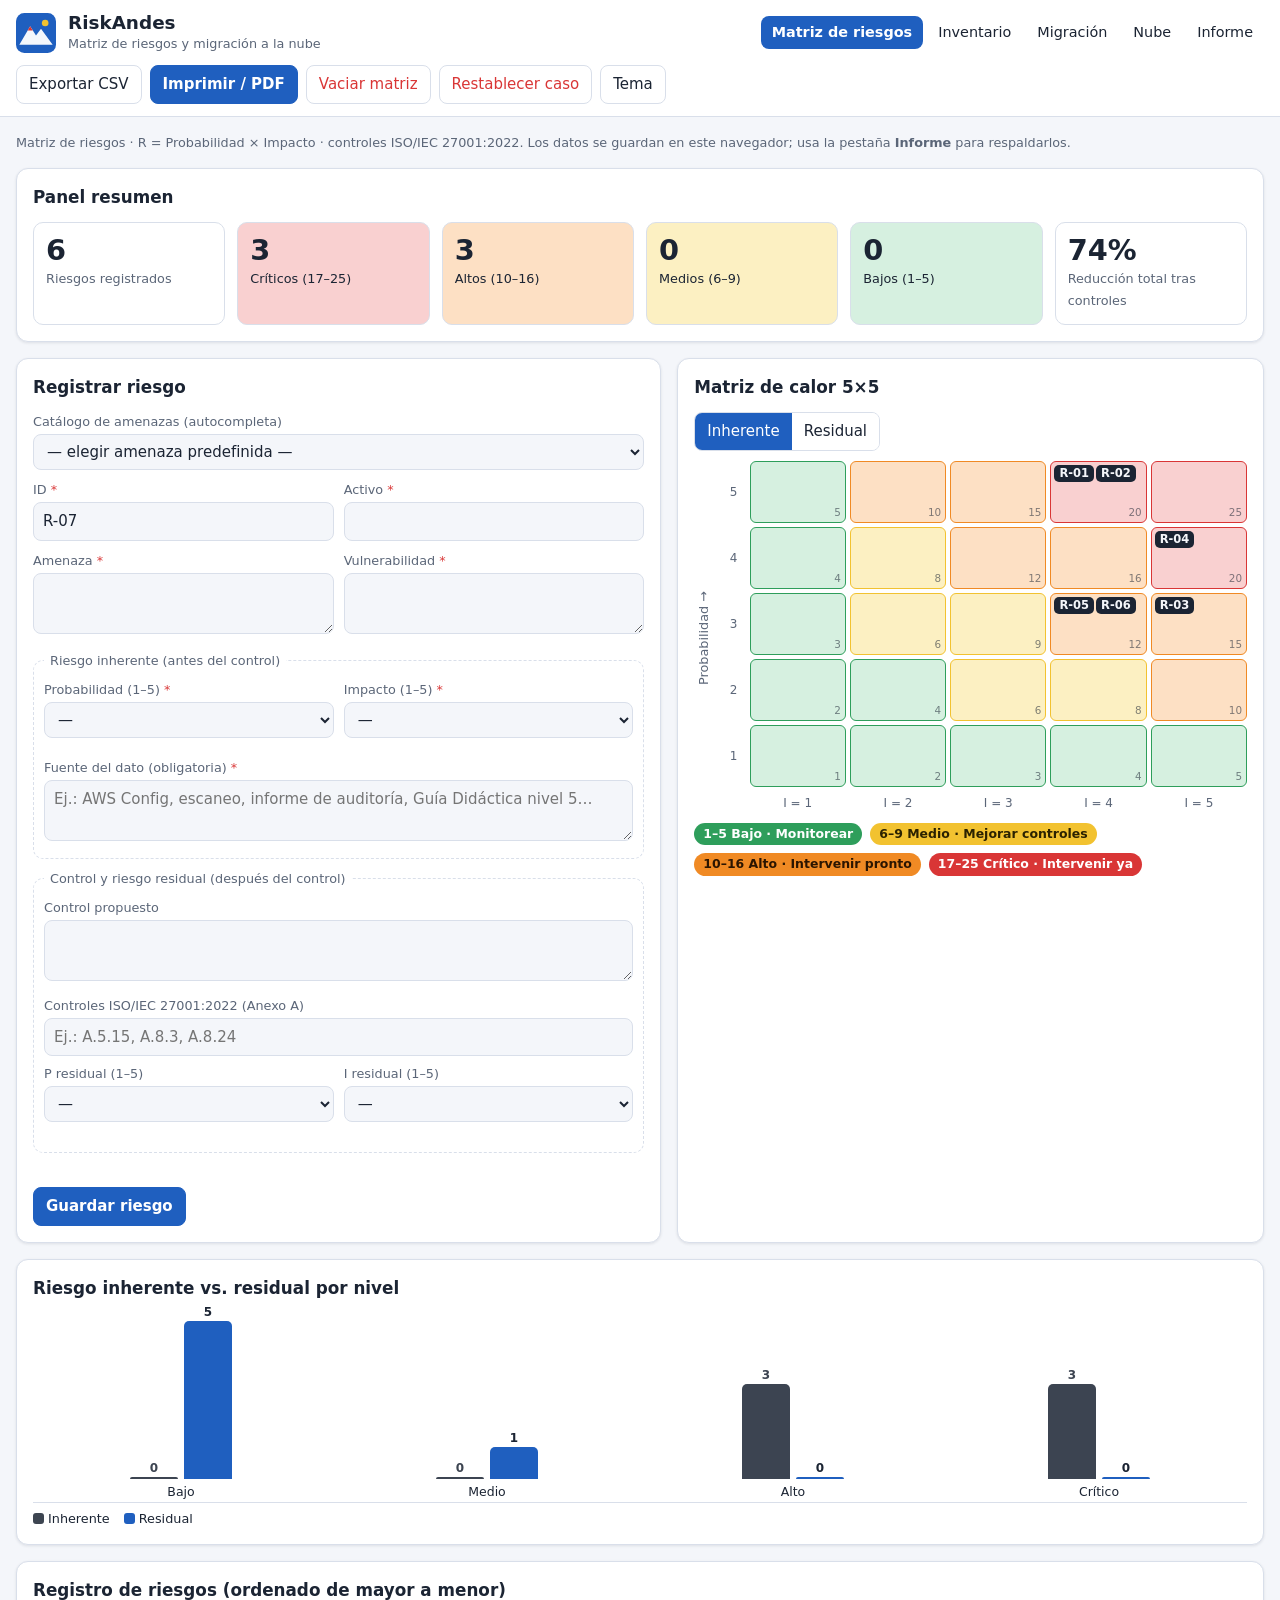
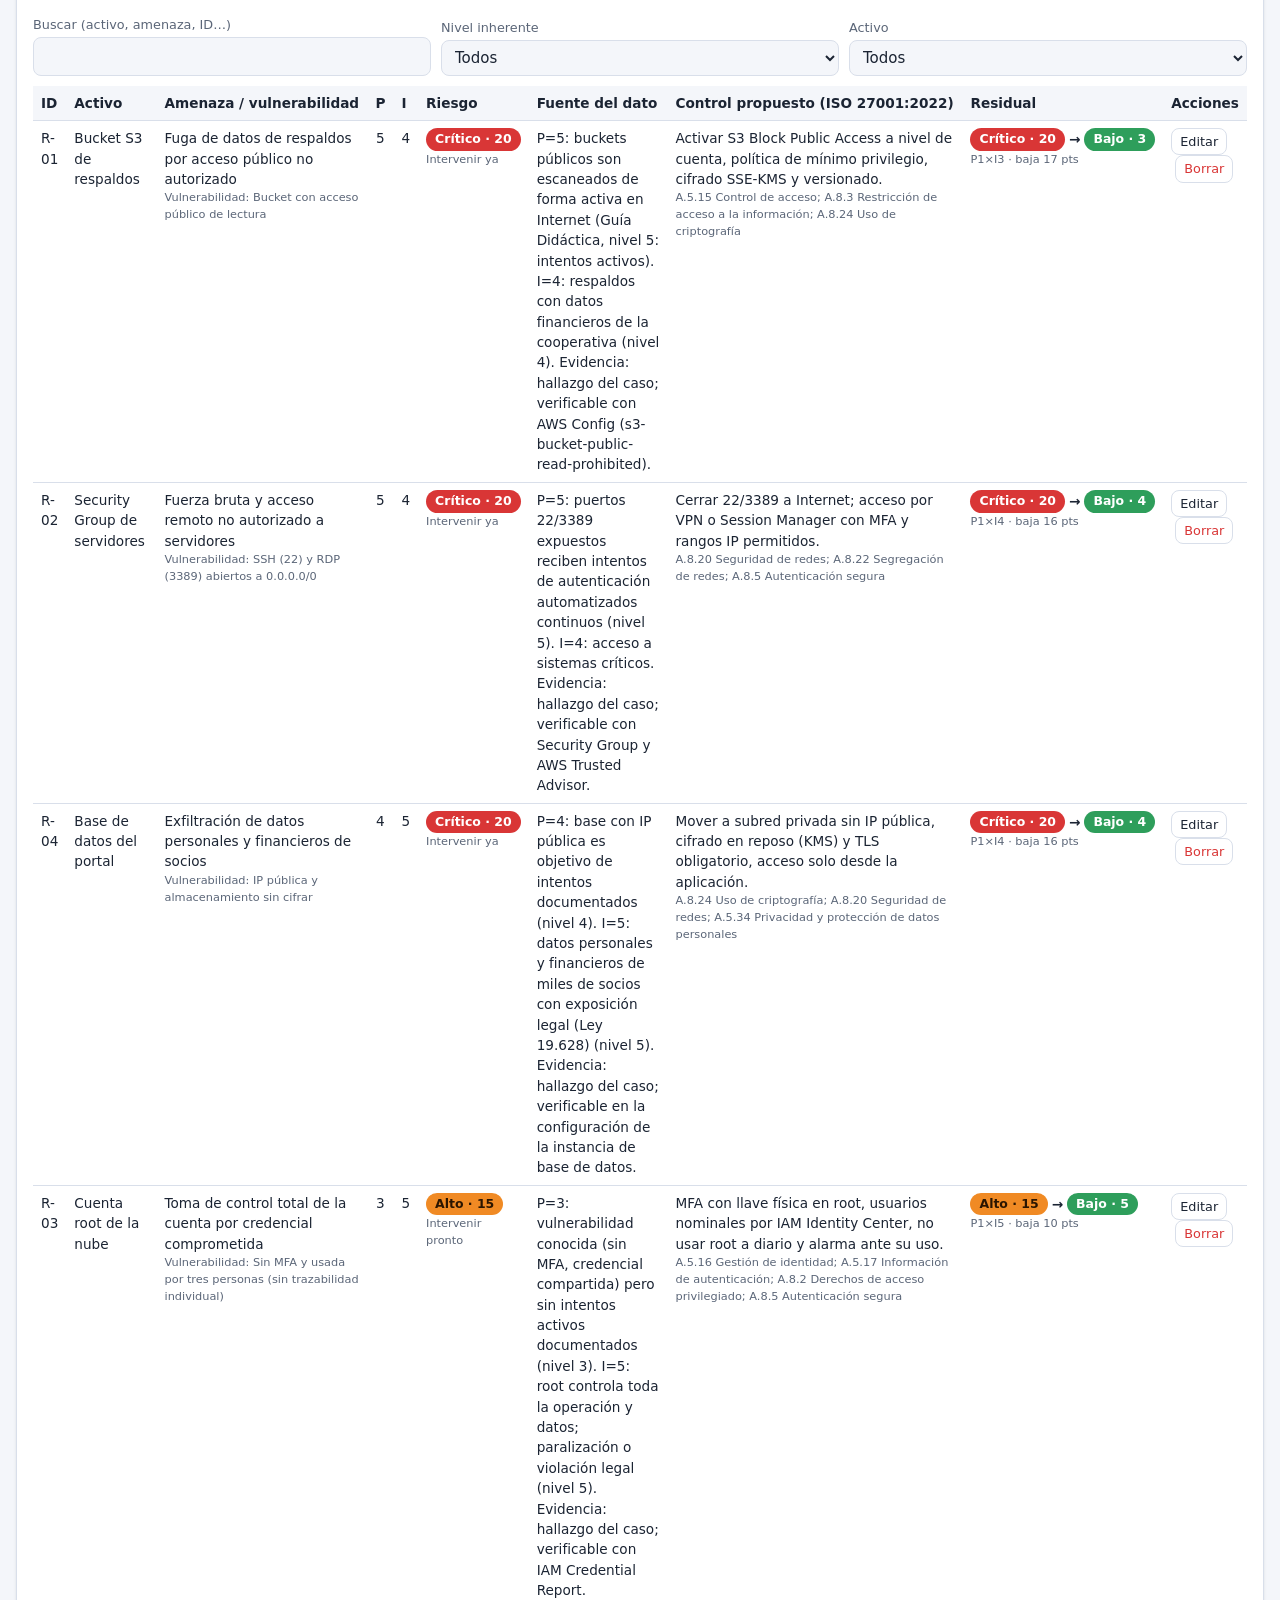
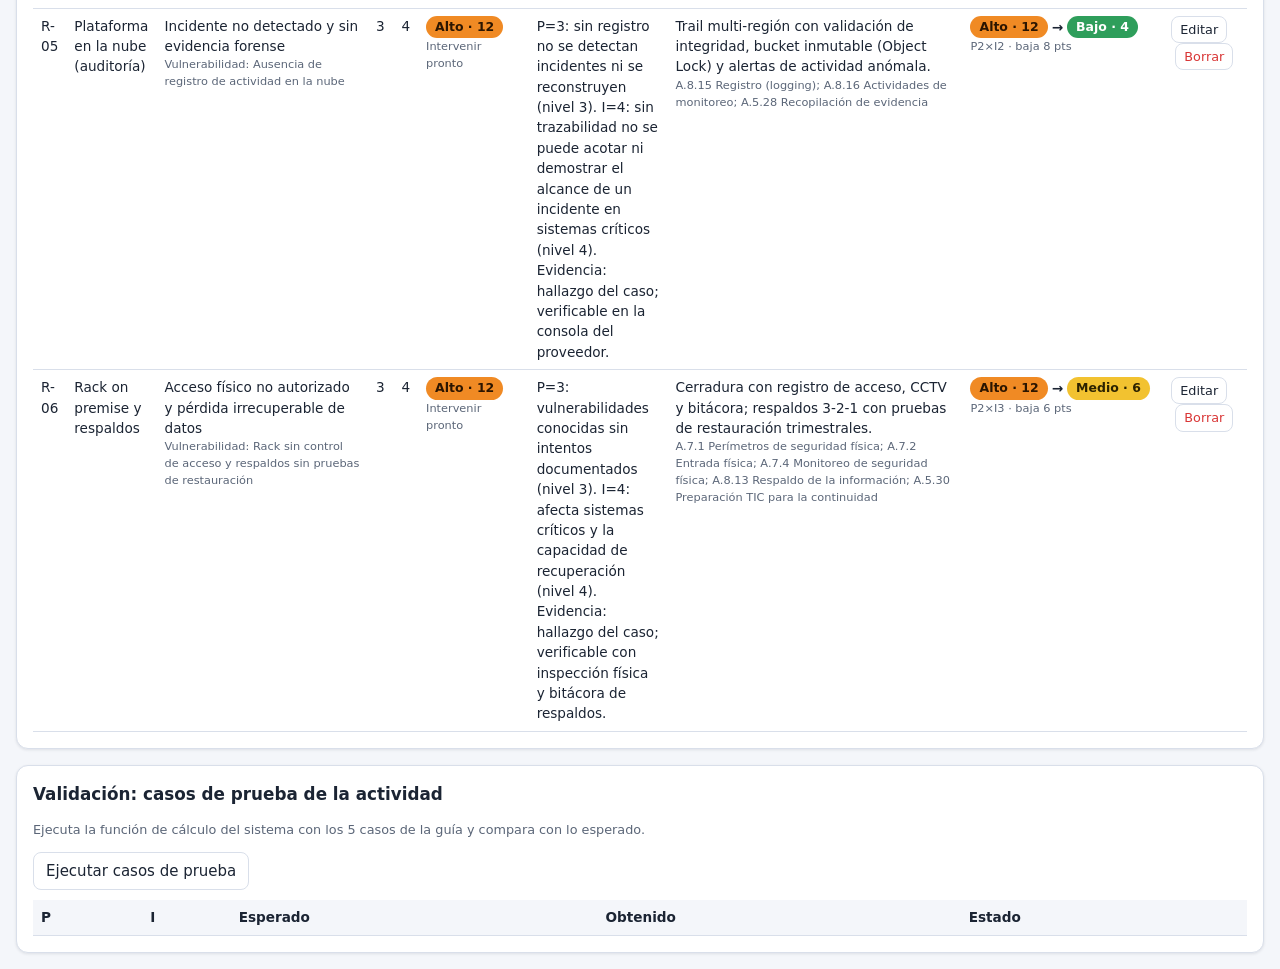
==== commit 46654fd1: "Evaluación final: inventario CML, plan de migración, nube, informe y exportación Co-Authored-By: Cla" ====
--- a/index.html
+++ b/index.html
@@ -5,148 +5,13 @@
 <meta name="viewport" content="width=device-width, initial-scale=1">
 <title>RiskAndes · Matriz de Riesgos CoopAndes Digital</title>
 <meta name="description" content="Matriz de riesgos de ciberseguridad (R = P × I) para CoopAndes Digital, con mapa de calor, riesgo residual y controles ISO/IEC 27001:2022.">
-<style>
-:root{
-  --bg:#f4f6fa; --panel:#ffffff; --text:#1b2433; --muted:#5b6678; --line:#d9dfea;
-  --brand:#1f5fbf; --brand-ink:#ffffff; --focus:#1f5fbf;
-  --bajo:#2e9e5b;   --bajo-soft:#d6f0e0;   --bajo-ink:#ffffff;
-  --medio:#f2c230;  --medio-soft:#fcf0c2;  --medio-ink:#2b2200;
-  --alto:#f08a24;   --alto-soft:#fde0c4;   --alto-ink:#2b1500;
-  --critico:#d93636;--critico-soft:#f9d0d0;--critico-ink:#ffffff;
-  --shadow:0 1px 3px rgba(20,30,50,.10);
-}
-:root[data-theme="dark"]{
-  --bg:#0f1521; --panel:#182032; --text:#e6ebf5; --muted:#9aa6bd; --line:#2b3650;
-  --brand:#5b9bff; --brand-ink:#08142b; --focus:#8bb8ff;
-  --bajo:#3fb878;   --bajo-soft:#173a2a;   --bajo-ink:#06190f;
-  --medio:#e9bd2c;  --medio-soft:#3c3412;  --medio-ink:#241c00;
-  --alto:#f29a45;   --alto-soft:#42280f;   --alto-ink:#2a1500;
-  --critico:#ef5a5a;--critico-soft:#4a1b1b;--critico-ink:#2a0707;
-  --shadow:none;
-}
-@media (prefers-color-scheme: dark){
-  :root:not([data-theme="light"]){
-    --bg:#0f1521; --panel:#182032; --text:#e6ebf5; --muted:#9aa6bd; --line:#2b3650;
-    --brand:#5b9bff; --brand-ink:#08142b; --focus:#8bb8ff;
-    --bajo:#3fb878;   --bajo-soft:#173a2a;   --bajo-ink:#06190f;
-    --medio:#e9bd2c;  --medio-soft:#3c3412;  --medio-ink:#241c00;
-    --alto:#f29a45;   --alto-soft:#42280f;   --alto-ink:#2a1500;
-    --critico:#ef5a5a;--critico-soft:#4a1b1b;--critico-ink:#2a0707;
-    --shadow:none;
-  }
-}
-*{box-sizing:border-box}
-html{color-scheme:light dark}
-body{margin:0;background:var(--bg);color:var(--text);font:15px/1.5 system-ui,-apple-system,"Segoe UI",Roboto,sans-serif}
-a{color:var(--brand)}
-:focus-visible{outline:3px solid var(--focus);outline-offset:2px}
-header.top{background:var(--panel);border-bottom:1px solid var(--line);padding:12px 16px;display:flex;flex-wrap:wrap;gap:12px;align-items:center;justify-content:space-between}
-.brand{display:flex;align-items:center;gap:12px}
-.brand svg{width:40px;height:40px;flex:none}
-.brand h1{font-size:1.15rem;margin:0;line-height:1.2}
-.brand p{margin:0;color:var(--muted);font-size:.8rem}
-.actions{display:flex;flex-wrap:wrap;gap:8px}
-button,.btn{font:inherit;border:1px solid var(--line);background:var(--panel);color:var(--text);padding:7px 12px;border-radius:8px;cursor:pointer}
-button:hover{border-color:var(--brand)}
-button.primary{background:var(--brand);color:var(--brand-ink);border-color:var(--brand);font-weight:600}
-button.danger{color:var(--critico)}
-button.small{padding:3px 8px;font-size:.8rem}
-main{max-width:1280px;margin:0 auto;padding:16px;display:grid;gap:16px}
-section.card{background:var(--panel);border:1px solid var(--line);border-radius:12px;padding:16px;box-shadow:var(--shadow)}
-section.card>h2{margin:0 0 12px;font-size:1.05rem}
-.kpis{display:grid;grid-template-columns:repeat(auto-fit,minmax(150px,1fr));gap:12px}
-.kpi{border-radius:10px;padding:12px;border:1px solid var(--line)}
-.kpi b{display:block;font-size:1.8rem;line-height:1.1}
-.kpi span{font-size:.8rem;color:var(--muted)}
-.kpi.k-critico{background:var(--critico-soft)} .kpi.k-alto{background:var(--alto-soft)}
-.kpi.k-medio{background:var(--medio-soft)} .kpi.k-bajo{background:var(--bajo-soft)}
-.kpi.k-critico span,.kpi.k-alto span,.kpi.k-medio span,.kpi.k-bajo span{color:var(--text)}
-.grid2{display:grid;grid-template-columns:minmax(0,1.1fr) minmax(0,1fr);gap:16px}
-@media (max-width:900px){.grid2{grid-template-columns:1fr}}
-form .row{display:grid;grid-template-columns:repeat(auto-fit,minmax(170px,1fr));gap:10px;margin-bottom:10px}
-label{display:block;font-size:.8rem;color:var(--muted);margin-bottom:3px}
-input,select,textarea{width:100%;font:inherit;color:var(--text);background:var(--bg);border:1px solid var(--line);border-radius:8px;padding:7px 9px}
-textarea{resize:vertical;min-height:54px}
-.req::after{content:" *";color:var(--critico)}
-fieldset{border:1px dashed var(--line);border-radius:10px;margin:0 0 10px;padding:10px}
-legend{font-size:.8rem;color:var(--muted);padding:0 6px}
-.preview{display:flex;gap:10px;flex-wrap:wrap;align-items:center;margin:6px 0 10px;font-size:.9rem}
-.msg{min-height:1.3em;font-size:.85rem;color:var(--critico);margin:6px 0}
-.msg.ok{color:var(--bajo)}
-.chip{display:inline-block;padding:2px 9px;border-radius:999px;font-size:.78rem;font-weight:700;white-space:nowrap}
-.chip.bajo{background:var(--bajo);color:var(--bajo-ink)} .chip.medio{background:var(--medio);color:var(--medio-ink)}
-.chip.alto{background:var(--alto);color:var(--alto-ink)} .chip.critico{background:var(--critico);color:var(--critico-ink)}
-.heatwrap{display:flex;gap:8px;align-items:stretch}
-.axisY{writing-mode:vertical-rl;transform:rotate(180deg);text-align:center;font-size:.8rem;color:var(--muted)}
-.heat{display:grid;grid-template-columns:24px repeat(5,1fr);grid-template-rows:repeat(5,minmax(62px,auto)) 24px;gap:4px;flex:1}
-.hc{border-radius:6px;padding:3px;font-size:.72rem;display:flex;flex-wrap:wrap;gap:2px;align-content:flex-start;position:relative;min-height:62px}
-.hc small{position:absolute;right:4px;bottom:1px;opacity:.55;font-size:.65rem}
-.hc.bajo{background:var(--bajo-soft);border:1px solid var(--bajo)} .hc.medio{background:var(--medio-soft);border:1px solid var(--medio)}
-.hc.alto{background:var(--alto-soft);border:1px solid var(--alto)} .hc.critico{background:var(--critico-soft);border:1px solid var(--critico)}
-.pill{background:var(--text);color:var(--bg);border-radius:5px;padding:0 5px;font-weight:700;font-size:.72rem;height:fit-content}
-.ax{font-size:.75rem;color:var(--muted);display:flex;align-items:center;justify-content:center}
-.seg{display:inline-flex;border:1px solid var(--line);border-radius:8px;overflow:hidden}
-.seg button{border:0;border-radius:0}
-.seg button[aria-pressed="true"]{background:var(--brand);color:var(--brand-ink)}
-.legend{display:flex;flex-wrap:wrap;gap:8px;font-size:.8rem;margin-top:8px}
-.chart{display:flex;gap:18px;align-items:flex-end;height:190px;padding:8px 4px 0;border-bottom:1px solid var(--line)}
-.grp{flex:1;display:flex;flex-direction:column;align-items:center;justify-content:flex-end;height:100%}
-.bars{display:flex;gap:6px;align-items:flex-end;height:calc(100% - 20px);width:100%;justify-content:center}
-.bar{width:34%;max-width:48px;min-height:2px;border-radius:5px 5px 0 0;position:relative}
-.bar span{position:absolute;top:-18px;left:0;right:0;text-align:center;font-size:.75rem;font-weight:700}
-.bar.inh{background:var(--text);opacity:.85} .bar.res{background:var(--brand)}
-.grp>em{font-style:normal;font-size:.78rem;margin-top:4px}
-.chartleg{font-size:.8rem;margin-top:6px;display:flex;gap:14px}
-.sw{display:inline-block;width:11px;height:11px;border-radius:3px;margin-right:4px;vertical-align:-1px}
-.filters{display:flex;flex-wrap:wrap;gap:10px;margin-bottom:10px;align-items:end}
-.filters>div{min-width:160px;flex:1}
-.tablewrap{overflow-x:auto}
-table{border-collapse:collapse;width:100%;font-size:.85rem}
-th,td{border-bottom:1px solid var(--line);padding:7px 8px;text-align:left;vertical-align:top}
-th{background:var(--bg);position:sticky;top:0;white-space:nowrap}
-th button{all:unset;cursor:pointer;font-weight:700}
-th button:focus-visible{outline:2px solid var(--focus)}
-td.num{text-align:center}
-td small{color:var(--muted);display:block}
-.delta{font-weight:700;white-space:nowrap}
-.mini{display:flex;gap:4px;align-items:center}
-.empty{padding:18px;text-align:center;color:var(--muted)}
-.tests td.ok{color:var(--bajo);font-weight:700} .tests td.fail{color:var(--critico);font-weight:700}
-.note{font-size:.8rem;color:var(--muted)}
-.printonly{display:none}
-@media print{
-  :root{--bg:#fff;--panel:#fff;--text:#000;--line:#bbb;--muted:#444}
-  header.top .actions,.noprint,form,.filters,.seg{display:none!important}
-  .printonly{display:block}
-  body{font-size:11px} main{padding:0;max-width:none} section.card{box-shadow:none;break-inside:avoid;border-color:#bbb}
-  .grid2{grid-template-columns:1fr 1fr}
-  *{-webkit-print-color-adjust:exact;print-color-adjust:exact}
-}
-</style>
+<link rel="stylesheet" href="styles.css">
 </head>
 <body>
-<header class="top">
-  <div class="brand">
-    <svg viewBox="0 0 48 48" role="img" aria-label="Logotipo RiskAndes">
-      <rect width="48" height="48" rx="10" fill="#1f5fbf"/>
-      <path d="M4 38 L17 16 L24 27 L30 19 L44 38 Z" fill="#ffffff" opacity=".95"/>
-      <path d="M17 16 L20 21 L14 21 Z" fill="#d93636"/>
-      <circle cx="35" cy="12" r="4" fill="#f2c230"/>
-    </svg>
-    <div>
-      <h1>RiskAndes · Matriz de Riesgos</h1>
-      <p>CoopAndes Digital · R = Probabilidad × Impacto · ISO/IEC 27001:2022</p>
-    </div>
-  </div>
-  <div class="actions">
-    <button id="btnTema" type="button" aria-label="Cambiar tema claro u oscuro">Tema</button>
-    <button id="btnCsv" type="button">Exportar CSV</button>
-    <button id="btnPrint" type="button" class="primary">Imprimir / PDF</button>
-    <button id="btnReset" type="button" class="danger">Restablecer caso</button>
-  </div>
-</header>
+<header id="top"></header>
 
 <main>
+  <p class="note noprint" style="margin:0">Matriz de riesgos · R = Probabilidad × Impacto · controles ISO/IEC 27001:2022. Los datos se guardan en este navegador; usa la pestaña <b>Informe</b> para respaldarlos.</p>
   <h2 class="printonly" style="margin:0">Informe de matriz de riesgos — CoopAndes Digital <span id="fechaPrint"></span></h2>
 
   <section class="card" aria-label="Panel resumen">
@@ -262,26 +127,10 @@
   </section>
 </main>
 
+<script src="common.js"></script>
 <script>
 "use strict";
-/* ============ Modelo de cálculo (R = P × I) ============ */
-function nivelDe(r){
-  if (r >= 17) return {k:"critico", nombre:"Crítico", accion:"Intervenir ya"};
-  if (r >= 10) return {k:"alto",    nombre:"Alto",    accion:"Intervenir pronto"};
-  if (r >= 6)  return {k:"medio",   nombre:"Medio",   accion:"Mejorar controles"};
-  return            {k:"bajo",    nombre:"Bajo",    accion:"Monitorear"};
-}
-function calc(p, i){ var r = p * i; return {r:r, n:nivelDe(r)}; }
-
-var ISO = {
-  "A.5.15":"Control de acceso","A.5.16":"Gestión de identidad","A.5.17":"Información de autenticación",
-  "A.5.28":"Recopilación de evidencia","A.5.30":"Preparación TIC para la continuidad","A.5.34":"Privacidad y protección de datos personales",
-  "A.6.3":"Concienciación y capacitación","A.7.1":"Perímetros de seguridad física","A.7.2":"Entrada física","A.7.4":"Monitoreo de seguridad física",
-  "A.8.2":"Derechos de acceso privilegiado","A.8.3":"Restricción de acceso a la información","A.8.4":"Acceso al código fuente",
-  "A.8.5":"Autenticación segura","A.8.6":"Gestión de la capacidad","A.8.7":"Protección contra malware","A.8.8":"Gestión de vulnerabilidades técnicas",
-  "A.8.13":"Respaldo de la información","A.8.14":"Redundancia","A.8.15":"Registro (logging)","A.8.16":"Actividades de monitoreo",
-  "A.8.20":"Seguridad de redes","A.8.22":"Segregación de redes","A.8.24":"Uso de criptografía"
-};
+var nivelDe = RA.nivelDe, calc = RA.calc, ISO = RA.ISO, CASO = RA.CASO;
 
 var CATALOGO = [
   {n:"Almacenamiento en nube expuesto públicamente", a:"Bucket de almacenamiento", am:"Fuga de datos por acceso público no autorizado", v:"Bucket con acceso público de lectura", c:"Activar Block Public Access, política de mínimo privilegio, cifrado SSE-KMS y versionado.", iso:"A.5.15, A.8.3, A.8.24"},
@@ -298,46 +147,17 @@
   {n:"Denegación de servicio (DoS/DDoS)", a:"Portal web", am:"Indisponibilidad del servicio", v:"Sin mitigación ni capacidad elástica", c:"CDN/WAF con protección DDoS, límites de tasa y redundancia.", iso:"A.8.20, A.8.6, A.8.14"}
 ];
 
-/* Caso CoopAndes Digital: 6 hallazgos con justificación (escala de la Guía Didáctica) */
-var CASO = [
-  {id:"R-01", activo:"Bucket S3 de respaldos", amenaza:"Fuga de datos de respaldos por acceso público no autorizado", vulnerabilidad:"Bucket con acceso público de lectura",
-   p:5, i:4, fuente:"P=5: buckets públicos son escaneados de forma activa en Internet (Guía Didáctica, nivel 5: intentos activos). I=4: respaldos con datos financieros de la cooperativa (nivel 4). Evidencia: hallazgo del caso; verificable con AWS Config (s3-bucket-public-read-prohibited).",
-   control:"Activar S3 Block Public Access a nivel de cuenta, política de mínimo privilegio, cifrado SSE-KMS y versionado.", iso:"A.5.15, A.8.3, A.8.24", pr:1, ir:3},
-  {id:"R-02", activo:"Security Group de servidores", amenaza:"Fuerza bruta y acceso remoto no autorizado a servidores", vulnerabilidad:"SSH (22) y RDP (3389) abiertos a 0.0.0.0/0",
-   p:5, i:4, fuente:"P=5: puertos 22/3389 expuestos reciben intentos de autenticación automatizados continuos (nivel 5). I=4: acceso a sistemas críticos. Evidencia: hallazgo del caso; verificable con Security Group y AWS Trusted Advisor.",
-   control:"Cerrar 22/3389 a Internet; acceso por VPN o Session Manager con MFA y rangos IP permitidos.", iso:"A.8.20, A.8.22, A.8.5", pr:1, ir:4},
-  {id:"R-03", activo:"Cuenta root de la nube", amenaza:"Toma de control total de la cuenta por credencial comprometida", vulnerabilidad:"Sin MFA y usada por tres personas (sin trazabilidad individual)",
-   p:3, i:5, fuente:"P=3: vulnerabilidad conocida (sin MFA, credencial compartida) pero sin intentos activos documentados (nivel 3). I=5: root controla toda la operación y datos; paralización o violación legal (nivel 5). Evidencia: hallazgo del caso; verificable con IAM Credential Report.",
-   control:"MFA con llave física en root, usuarios nominales por IAM Identity Center, no usar root a diario y alarma ante su uso.", iso:"A.5.16, A.5.17, A.8.2, A.8.5", pr:1, ir:5},
-  {id:"R-04", activo:"Base de datos del portal", amenaza:"Exfiltración de datos personales y financieros de socios", vulnerabilidad:"IP pública y almacenamiento sin cifrar",
-   p:4, i:5, fuente:"P=4: base con IP pública es objetivo de intentos documentados (nivel 4). I=5: datos personales y financieros de miles de socios con exposición legal (Ley 19.628) (nivel 5). Evidencia: hallazgo del caso; verificable en la configuración de la instancia de base de datos.",
-   control:"Mover a subred privada sin IP pública, cifrado en reposo (KMS) y TLS obligatorio, acceso solo desde la aplicación.", iso:"A.8.24, A.8.20, A.5.34", pr:1, ir:4},
-  {id:"R-05", activo:"Plataforma en la nube (auditoría)", amenaza:"Incidente no detectado y sin evidencia forense", vulnerabilidad:"Ausencia de registro de actividad en la nube",
-   p:3, i:4, fuente:"P=3: sin registro no se detectan incidentes ni se reconstruyen (nivel 3). I=4: sin trazabilidad no se puede acotar ni demostrar el alcance de un incidente en sistemas críticos (nivel 4). Evidencia: hallazgo del caso; verificable en la consola del proveedor.",
-   control:"Trail multi-región con validación de integridad, bucket inmutable (Object Lock) y alertas de actividad anómala.", iso:"A.8.15, A.8.16, A.5.28", pr:2, ir:2},
-  {id:"R-06", activo:"Rack on premise y respaldos", amenaza:"Acceso físico no autorizado y pérdida irrecuperable de datos", vulnerabilidad:"Rack sin control de acceso y respaldos sin pruebas de restauración",
-   p:3, i:4, fuente:"P=3: vulnerabilidades conocidas sin intentos documentados (nivel 3). I=4: afecta sistemas críticos y la capacidad de recuperación (nivel 4). Evidencia: hallazgo del caso; verificable con inspección física y bitácora de respaldos.",
-   control:"Cerradura con registro de acceso, CCTV y bitácora; respaldos 3-2-1 con pruebas de restauración trimestrales.", iso:"A.7.1, A.7.2, A.7.4, A.8.13, A.5.30", pr:2, ir:3}
-];
-
 /* ============ Estado y persistencia ============ */
-var KEY = "riskandes.v1";
 var riesgos = [];
 var verMapa = "inh";
 var orden = {col:"r", dir:-1};
 var editando = null;
 
-function cargar(){
-  try { var s = localStorage.getItem(KEY); if (s){ var d = JSON.parse(s); if (Array.isArray(d)) return d; } } catch(e){}
-  return JSON.parse(JSON.stringify(CASO));
-}
-function guardar(){ try { localStorage.setItem(KEY, JSON.stringify(riesgos)); } catch(e){} }
+function cargar(){ return RA.riesgos(); }
+function guardar(){ RA.save(RA.KEYS.riesgos, riesgos); }
 
 /* ============ Utilidades ============ */
-function $(id){ return document.getElementById(id); }
-function el(tag, cls, txt){ var e = document.createElement(tag); if (cls) e.className = cls; if (txt !== undefined) e.textContent = txt; return e; }
-function res(x){ var hasC = x.pr && x.ir; return hasC ? calc(x.pr, x.ir) : calc(x.p, x.i); }
-function chip(n, r){ return el("span", "chip " + n.k, n.nombre + " · " + r); }
+var $ = RA.$, el = RA.el, res = RA.res, chip = RA.chip;
 
 /* ============ Render ============ */
 function render(){
@@ -357,27 +177,7 @@
   kpi("", sumI ? Math.round((sumI - sumR) / sumI * 100) + "%" : "—", "Reducción total tras controles");
 }
 
-function renderHeat(){
-  var h = $("heat"); h.textContent = "";
-  var mapa = {};
-  riesgos.forEach(function(x){
-    var p = verMapa === "inh" ? x.p : (x.pr || x.p), i = verMapa === "inh" ? x.i : (x.ir || x.i);
-    var key = p + "-" + i; (mapa[key] = mapa[key] || []).push(x.id);
-  });
-  for (var p = 5; p >= 1; p--){
-    h.appendChild(el("div","ax",String(p)));
-    for (var i = 1; i <= 5; i++){
-      var r = p*i, n = nivelDe(r);
-      var c = el("div","hc " + n.k);
-      c.title = "P=" + p + ", I=" + i + ", R=" + r + " (" + n.nombre + ")";
-      (mapa[p+"-"+i] || []).forEach(function(id){ c.appendChild(el("span","pill",id)); });
-      c.appendChild(el("small","",String(r)));
-      h.appendChild(c);
-    }
-  }
-  h.appendChild(el("div","ax",""));
-  for (var j = 1; j <= 5; j++) h.appendChild(el("div","ax","I = " + j));
-}
+function renderHeat(){ RA.heat($("heat"), riesgos, verMapa); }
 
 function renderChart(){
   var c = $("chart"); c.textContent = "";
@@ -527,34 +327,29 @@
 $("segInh").addEventListener("click", function(){ setMapa("inh"); });
 $("segRes").addEventListener("click", function(){ setMapa("res"); });
 
-/* ============ Tema, exportar, imprimir, reset ============ */
-function aplicarTema(t){ if (t) document.documentElement.setAttribute("data-theme", t); else document.documentElement.removeAttribute("data-theme"); }
-(function(){ try { var t = localStorage.getItem("riskandes.tema"); if (t) aplicarTema(t); } catch(e){} })();
-$("btnTema").addEventListener("click", function(){
-  var oscuro = document.documentElement.getAttribute("data-theme") === "dark" ||
-    (!document.documentElement.getAttribute("data-theme") && window.matchMedia("(prefers-color-scheme: dark)").matches);
-  var t = oscuro ? "light" : "dark"; aplicarTema(t); try { localStorage.setItem("riskandes.tema", t); } catch(e){}
-});
-$("btnPrint").addEventListener("click", function(){ $("fechaPrint").textContent = "· " + new Date().toLocaleDateString("es-CL"); window.print(); });
-$("btnReset").addEventListener("click", function(){
-  if (!window.confirm("Se reemplazarán todos los riesgos por los 6 hallazgos originales del caso. ¿Continuar?")) return;
-  riesgos = JSON.parse(JSON.stringify(CASO)); guardar(); limpiar(); render();
-});
-function csvCelda(v){
-  v = String(v == null ? "" : v);
-  if (/^[=+\-@\t\r]/.test(v)) v = "'" + v;           // evita inyección de fórmulas en Excel
-  return '"' + v.replace(/"/g, '""') + '"';
-}
-$("btnCsv").addEventListener("click", function(){
+/* ============ Encabezado, exportar, imprimir, reset ============ */
+function exportarCsv(){
   var cab = ["ID","Activo","Amenaza","Vulnerabilidad","P","I","R","Nivel","Accion","Fuente del dato","Control propuesto","ISO 27001:2022","P residual","I residual","R residual","Nivel residual"];
   var filas = riesgos.slice().sort(function(a,b){ return b.p*b.i - a.p*a.i; }).map(function(x){
     var n = calc(x.p,x.i), s = res(x);
-    return [x.id,x.activo,x.amenaza,x.vulnerabilidad,x.p,x.i,n.r,n.n.nombre,n.n.accion,x.fuente,x.control,x.iso,x.pr||"",x.ir||"",s.r,s.n.nombre].map(csvCelda).join(",");
-  });
-  var blob = new Blob(["﻿" + [cab.map(csvCelda).join(",")].concat(filas).join("\r\n")], {type:"text/csv;charset=utf-8"});
-  var a = document.createElement("a"); a.href = URL.createObjectURL(blob); a.download = "matriz_riesgos_coopandes.csv";
-  document.body.appendChild(a); a.click(); a.remove(); setTimeout(function(){ URL.revokeObjectURL(a.href); }, 1000);
-});
+    return [x.id,x.activo,x.amenaza,x.vulnerabilidad,x.p,x.i,n.r,n.n.nombre,n.n.accion,x.fuente,x.control,x.iso,x.pr||"",x.ir||"",s.r,s.n.nombre];
+  });
+  RA.download("matriz_riesgos.csv", RA.csv([cab].concat(filas)), "text/csv;charset=utf-8");
+}
+function iniciarEncabezado(){
+  RA.header("index.html", [
+    {id:"btnCsv", label:"Exportar CSV", fn:exportarCsv},
+    {id:"btnPrint", label:"Imprimir / PDF", cls:"primary", fn:function(){ $("fechaPrint").textContent = "· " + RA.hoy(); window.print(); }},
+    {id:"btnVaciar", label:"Vaciar matriz", cls:"danger", fn:function(){
+      if (!window.confirm("Se borrarán todos los riesgos de la matriz para empezar un proyecto nuevo. ¿Continuar?")) return;
+      riesgos = []; guardar(); limpiar(); render();
+    }},
+    {id:"btnReset", label:"Restablecer caso", cls:"danger", fn:function(){
+      if (!window.confirm("Se reemplazarán todos los riesgos por los 6 hallazgos originales del caso CoopAndes. ¿Continuar?")) return;
+      riesgos = JSON.parse(JSON.stringify(CASO)); guardar(); limpiar(); render();
+    }}
+  ]);
+}
 
 /* ============ Casos de prueba de la actividad ============ */
 var PRUEBAS = [[4,5,20,"Crítico"],[2,3,6,"Medio"],[3,5,15,"Alto"],[4,4,16,"Alto"],[1,5,5,"Bajo"]];
@@ -570,7 +365,12 @@
 $("btnTest").addEventListener("click", correrPruebas);
 
 /* ============ Inicio ============ */
-riesgos = cargar(); limpiar(); render();
+iniciarEncabezado(); riesgos = cargar(); limpiar(); render();
+try {   // precarga desde el inventario: ?activo=...&vuln=...
+  var q = new URLSearchParams(location.search);
+  if (q.get("activo")) $("fActivo").value = q.get("activo").slice(0,120);
+  if (q.get("vuln")) $("fVuln").value = q.get("vuln").slice(0,300);
+} catch(e){}
 </script>
 </body>
 </html>
--- a/styles.css
+++ b/styles.css
@@ -0,0 +1,163 @@
+:root{
+  --bg:#f4f6fa; --panel:#ffffff; --text:#1b2433; --muted:#5b6678; --line:#d9dfea;
+  --brand:#1f5fbf; --brand-ink:#ffffff; --focus:#1f5fbf;
+  --bajo:#2e9e5b;   --bajo-soft:#d6f0e0;   --bajo-ink:#ffffff;
+  --medio:#f2c230;  --medio-soft:#fcf0c2;  --medio-ink:#2b2200;
+  --alto:#f08a24;   --alto-soft:#fde0c4;   --alto-ink:#2b1500;
+  --critico:#d93636;--critico-soft:#f9d0d0;--critico-ink:#ffffff;
+  --shadow:0 1px 3px rgba(20,30,50,.10);
+}
+:root[data-theme="dark"]{
+  --bg:#0f1521; --panel:#182032; --text:#e6ebf5; --muted:#9aa6bd; --line:#2b3650;
+  --brand:#5b9bff; --brand-ink:#08142b; --focus:#8bb8ff;
+  --bajo:#3fb878;   --bajo-soft:#173a2a;   --bajo-ink:#06190f;
+  --medio:#e9bd2c;  --medio-soft:#3c3412;  --medio-ink:#241c00;
+  --alto:#f29a45;   --alto-soft:#42280f;   --alto-ink:#2a1500;
+  --critico:#ef5a5a;--critico-soft:#4a1b1b;--critico-ink:#2a0707;
+  --shadow:none;
+}
+@media (prefers-color-scheme: dark){
+  :root:not([data-theme="light"]){
+    --bg:#0f1521; --panel:#182032; --text:#e6ebf5; --muted:#9aa6bd; --line:#2b3650;
+    --brand:#5b9bff; --brand-ink:#08142b; --focus:#8bb8ff;
+    --bajo:#3fb878;   --bajo-soft:#173a2a;   --bajo-ink:#06190f;
+    --medio:#e9bd2c;  --medio-soft:#3c3412;  --medio-ink:#241c00;
+    --alto:#f29a45;   --alto-soft:#42280f;   --alto-ink:#2a1500;
+    --critico:#ef5a5a;--critico-soft:#4a1b1b;--critico-ink:#2a0707;
+    --shadow:none;
+  }
+}
+*{box-sizing:border-box}
+html{color-scheme:light dark}
+body{margin:0;background:var(--bg);color:var(--text);font:15px/1.5 system-ui,-apple-system,"Segoe UI",Roboto,sans-serif}
+a{color:var(--brand)}
+:focus-visible{outline:3px solid var(--focus);outline-offset:2px}
+header.top{background:var(--panel);border-bottom:1px solid var(--line);padding:12px 16px;display:flex;flex-wrap:wrap;gap:12px;align-items:center;justify-content:space-between}
+.brand{display:flex;align-items:center;gap:12px}
+.brand svg{width:40px;height:40px;flex:none}
+.brand h1{font-size:1.15rem;margin:0;line-height:1.2}
+.brand p{margin:0;color:var(--muted);font-size:.8rem}
+.actions{display:flex;flex-wrap:wrap;gap:8px}
+button,.btn{font:inherit;border:1px solid var(--line);background:var(--panel);color:var(--text);padding:7px 12px;border-radius:8px;cursor:pointer}
+button:hover{border-color:var(--brand)}
+button.primary{background:var(--brand);color:var(--brand-ink);border-color:var(--brand);font-weight:600}
+button.danger{color:var(--critico)}
+button.small{padding:3px 8px;font-size:.8rem}
+main{max-width:1280px;margin:0 auto;padding:16px;display:grid;gap:16px}
+section.card{background:var(--panel);border:1px solid var(--line);border-radius:12px;padding:16px;box-shadow:var(--shadow)}
+section.card>h2{margin:0 0 12px;font-size:1.05rem}
+.kpis{display:grid;grid-template-columns:repeat(auto-fit,minmax(150px,1fr));gap:12px}
+.kpi{border-radius:10px;padding:12px;border:1px solid var(--line)}
+.kpi b{display:block;font-size:1.8rem;line-height:1.1}
+.kpi span{font-size:.8rem;color:var(--muted)}
+.kpi.k-critico{background:var(--critico-soft)} .kpi.k-alto{background:var(--alto-soft)}
+.kpi.k-medio{background:var(--medio-soft)} .kpi.k-bajo{background:var(--bajo-soft)}
+.kpi.k-critico span,.kpi.k-alto span,.kpi.k-medio span,.kpi.k-bajo span{color:var(--text)}
+.grid2{display:grid;grid-template-columns:minmax(0,1.1fr) minmax(0,1fr);gap:16px}
+@media (max-width:900px){.grid2{grid-template-columns:1fr}}
+form .row{display:grid;grid-template-columns:repeat(auto-fit,minmax(170px,1fr));gap:10px;margin-bottom:10px}
+label{display:block;font-size:.8rem;color:var(--muted);margin-bottom:3px}
+input,select,textarea{width:100%;font:inherit;color:var(--text);background:var(--bg);border:1px solid var(--line);border-radius:8px;padding:7px 9px}
+textarea{resize:vertical;min-height:54px}
+.req::after{content:" *";color:var(--critico)}
+fieldset{border:1px dashed var(--line);border-radius:10px;margin:0 0 10px;padding:10px}
+legend{font-size:.8rem;color:var(--muted);padding:0 6px}
+.preview{display:flex;gap:10px;flex-wrap:wrap;align-items:center;margin:6px 0 10px;font-size:.9rem}
+.msg{min-height:1.3em;font-size:.85rem;color:var(--critico);margin:6px 0}
+.msg.ok{color:var(--bajo)}
+.chip{display:inline-block;padding:2px 9px;border-radius:999px;font-size:.78rem;font-weight:700;white-space:nowrap}
+.chip.bajo{background:var(--bajo);color:var(--bajo-ink)} .chip.medio{background:var(--medio);color:var(--medio-ink)}
+.chip.alto{background:var(--alto);color:var(--alto-ink)} .chip.critico{background:var(--critico);color:var(--critico-ink)}
+.heatwrap{display:flex;gap:8px;align-items:stretch}
+.axisY{writing-mode:vertical-rl;transform:rotate(180deg);text-align:center;font-size:.8rem;color:var(--muted)}
+.heat{display:grid;grid-template-columns:24px repeat(5,1fr);grid-template-rows:repeat(5,minmax(62px,auto)) 24px;gap:4px;flex:1}
+.hc{border-radius:6px;padding:3px;font-size:.72rem;display:flex;flex-wrap:wrap;gap:2px;align-content:flex-start;position:relative;min-height:62px}
+.hc small{position:absolute;right:4px;bottom:1px;opacity:.55;font-size:.65rem}
+.hc.bajo{background:var(--bajo-soft);border:1px solid var(--bajo)} .hc.medio{background:var(--medio-soft);border:1px solid var(--medio)}
+.hc.alto{background:var(--alto-soft);border:1px solid var(--alto)} .hc.critico{background:var(--critico-soft);border:1px solid var(--critico)}
+.pill{background:var(--text);color:var(--bg);border-radius:5px;padding:0 5px;font-weight:700;font-size:.72rem;height:fit-content}
+.ax{font-size:.75rem;color:var(--muted);display:flex;align-items:center;justify-content:center}
+.seg{display:inline-flex;border:1px solid var(--line);border-radius:8px;overflow:hidden}
+.seg button{border:0;border-radius:0}
+.seg button[aria-pressed="true"]{background:var(--brand);color:var(--brand-ink)}
+.legend{display:flex;flex-wrap:wrap;gap:8px;font-size:.8rem;margin-top:8px}
+.chart{display:flex;gap:18px;align-items:flex-end;height:190px;padding:8px 4px 0;border-bottom:1px solid var(--line)}
+.grp{flex:1;display:flex;flex-direction:column;align-items:center;justify-content:flex-end;height:100%}
+.bars{display:flex;gap:6px;align-items:flex-end;height:calc(100% - 20px);width:100%;justify-content:center}
+.bar{width:34%;max-width:48px;min-height:2px;border-radius:5px 5px 0 0;position:relative}
+.bar span{position:absolute;top:-18px;left:0;right:0;text-align:center;font-size:.75rem;font-weight:700}
+.bar.inh{background:var(--text);opacity:.85} .bar.res{background:var(--brand)}
+.grp>em{font-style:normal;font-size:.78rem;margin-top:4px}
+.chartleg{font-size:.8rem;margin-top:6px;display:flex;gap:14px}
+.sw{display:inline-block;width:11px;height:11px;border-radius:3px;margin-right:4px;vertical-align:-1px}
+.filters{display:flex;flex-wrap:wrap;gap:10px;margin-bottom:10px;align-items:end}
+.filters>div{min-width:160px;flex:1}
+.tablewrap{overflow-x:auto}
+table{border-collapse:collapse;width:100%;font-size:.85rem}
+th,td{border-bottom:1px solid var(--line);padding:7px 8px;text-align:left;vertical-align:top}
+th{background:var(--bg);position:sticky;top:0;white-space:nowrap}
+th button{all:unset;cursor:pointer;font-weight:700}
+th button:focus-visible{outline:2px solid var(--focus)}
+td.num{text-align:center}
+td small{color:var(--muted);display:block}
+.delta{font-weight:700;white-space:nowrap}
+.mini{display:flex;gap:4px;align-items:center}
+.empty{padding:18px;text-align:center;color:var(--muted)}
+.tests td.ok{color:var(--bajo);font-weight:700} .tests td.fail{color:var(--critico);font-weight:700}
+.note{font-size:.8rem;color:var(--muted)}
+.printonly{display:none}
+@media print{
+  :root{--bg:#fff;--panel:#fff;--text:#000;--line:#bbb;--muted:#444}
+  header.top .actions,.noprint,form,.filters,.seg{display:none!important}
+  .printonly{display:block}
+  body{font-size:11px} main{padding:0;max-width:none} section.card{box-shadow:none;break-inside:avoid;border-color:#bbb}
+  .grid2{grid-template-columns:1fr 1fr}
+  *{-webkit-print-color-adjust:exact;print-color-adjust:exact}
+}
+
+/* ===== Navegación, CRUD genérico, topología, informe (evaluación final) ===== */
+.nav{display:flex;gap:4px;flex-wrap:wrap}
+.nav a{padding:6px 11px;border-radius:8px;text-decoration:none;color:var(--text);font-size:.9rem}
+.nav a:hover{background:var(--bg)}
+.nav a[aria-current="page"]{background:var(--brand);color:var(--brand-ink);font-weight:600}
+.crudbar{display:flex;gap:8px;flex-wrap:wrap;margin-bottom:10px;align-items:center}
+.crud-form{border:1px dashed var(--line);border-radius:10px;padding:12px;margin-bottom:12px;background:var(--bg)}
+.crud-grid{display:grid;grid-template-columns:repeat(auto-fit,minmax(210px,1fr));gap:10px;margin-bottom:8px}
+.crud-grid .f-textarea,.crud-grid .f-checks{grid-column:1/-1}
+.checks{max-height:170px;overflow:auto;border:1px solid var(--line);border-radius:8px;padding:6px 8px;background:var(--panel);display:grid;grid-template-columns:repeat(auto-fill,minmax(180px,1fr));gap:2px 10px}
+label.chk{display:block;color:var(--text);font-size:.85rem;margin:0}
+label.chk input{width:auto}
+.topo{width:100%;height:auto;max-height:440px;background:var(--bg);border:1px solid var(--line);border-radius:10px}
+.topo .tl{stroke:var(--muted);stroke-width:2}
+.topo .tn rect{stroke-width:1.6}
+.topo .tn text{font-size:13px;font-weight:600;fill:var(--text)}
+.t-fw rect{fill:var(--critico-soft);stroke:var(--critico)}
+.t-rt rect{fill:var(--alto-soft);stroke:var(--alto)}
+.t-sw rect{fill:var(--medio-soft);stroke:var(--medio)}
+.t-host rect{fill:var(--bajo-soft);stroke:var(--bajo)}
+.t-ext rect{fill:var(--panel);stroke:var(--muted);stroke-dasharray:5 3}
+.chip.info{background:var(--line);color:var(--text)}
+.chip.ok{background:var(--bajo);color:var(--bajo-ink)}
+.chip.warn{background:var(--medio);color:var(--medio-ink)}
+.gantt{display:grid;gap:6px}
+.grow{display:grid;grid-template-columns:minmax(120px,220px) 1fr;gap:8px;align-items:center;font-size:.8rem}
+.gtrack{position:relative;height:18px;background:var(--bg);border:1px solid var(--line);border-radius:6px}
+.gbar{position:absolute;top:0;height:100%;border-radius:5px;background:var(--brand)}
+.gbar.hecha{background:var(--bajo)} .gbar.curso{background:var(--alto)}
+.cols2{display:grid;grid-template-columns:1fr 1fr;gap:16px}
+@media (max-width:900px){.cols2{grid-template-columns:1fr}}
+.list{margin:0;padding-left:1.1em}
+.list li{margin:2px 0}
+.cover{border-left:5px solid var(--brand);padding:6px 14px;margin-bottom:6px}
+.cover h2{margin:0 0 4px;font-size:1.3rem}
+.cover p{margin:2px 0;color:var(--muted)}
+.rep h3{margin:14px 0 6px;font-size:.98rem}
+.rep table{font-size:.8rem}
+.filebox{border:1px dashed var(--line);border-radius:10px;padding:12px;background:var(--bg)}
+@media print{
+  .nav,.crudbar,.crud-form,.filebox{display:none!important}
+  header.top{border:0;padding:0 0 6px}
+  .topo{max-height:300px}
+  .rep section.card{break-inside:auto}
+  tr{break-inside:avoid}
+}
